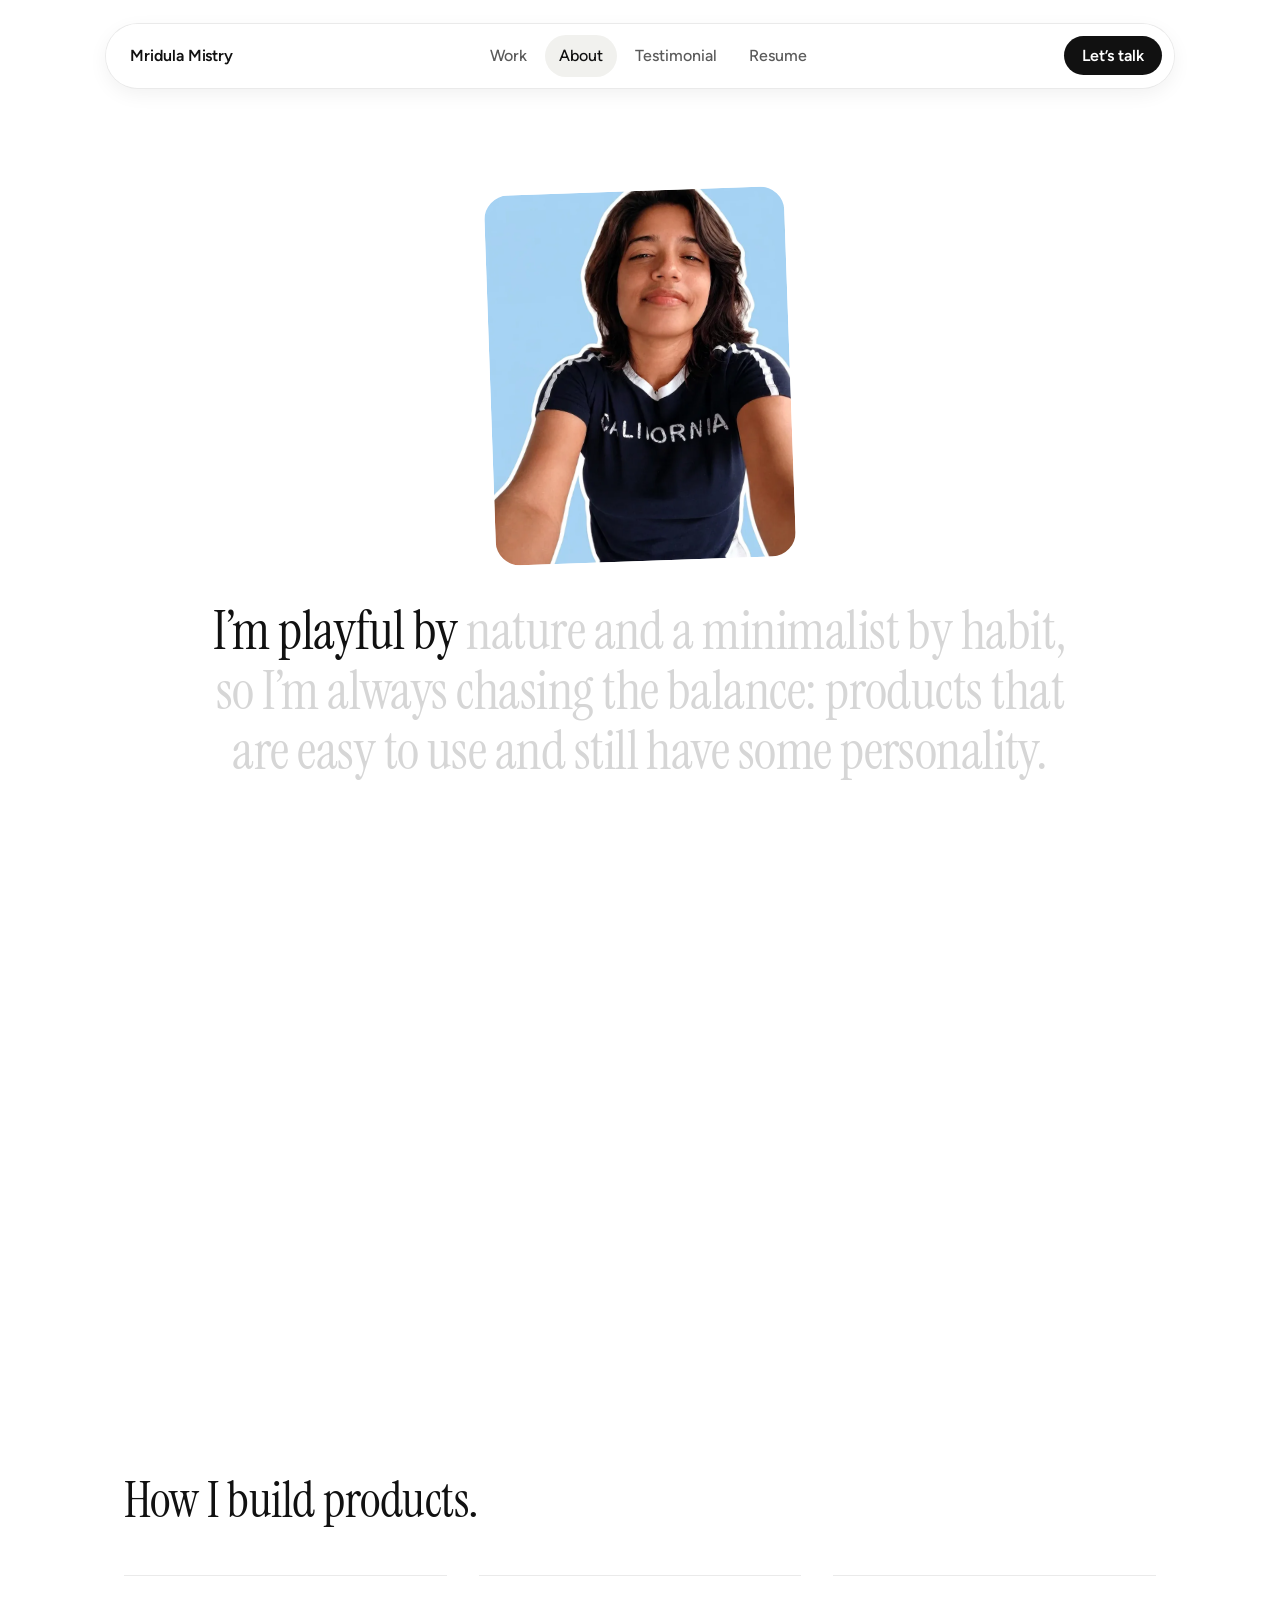
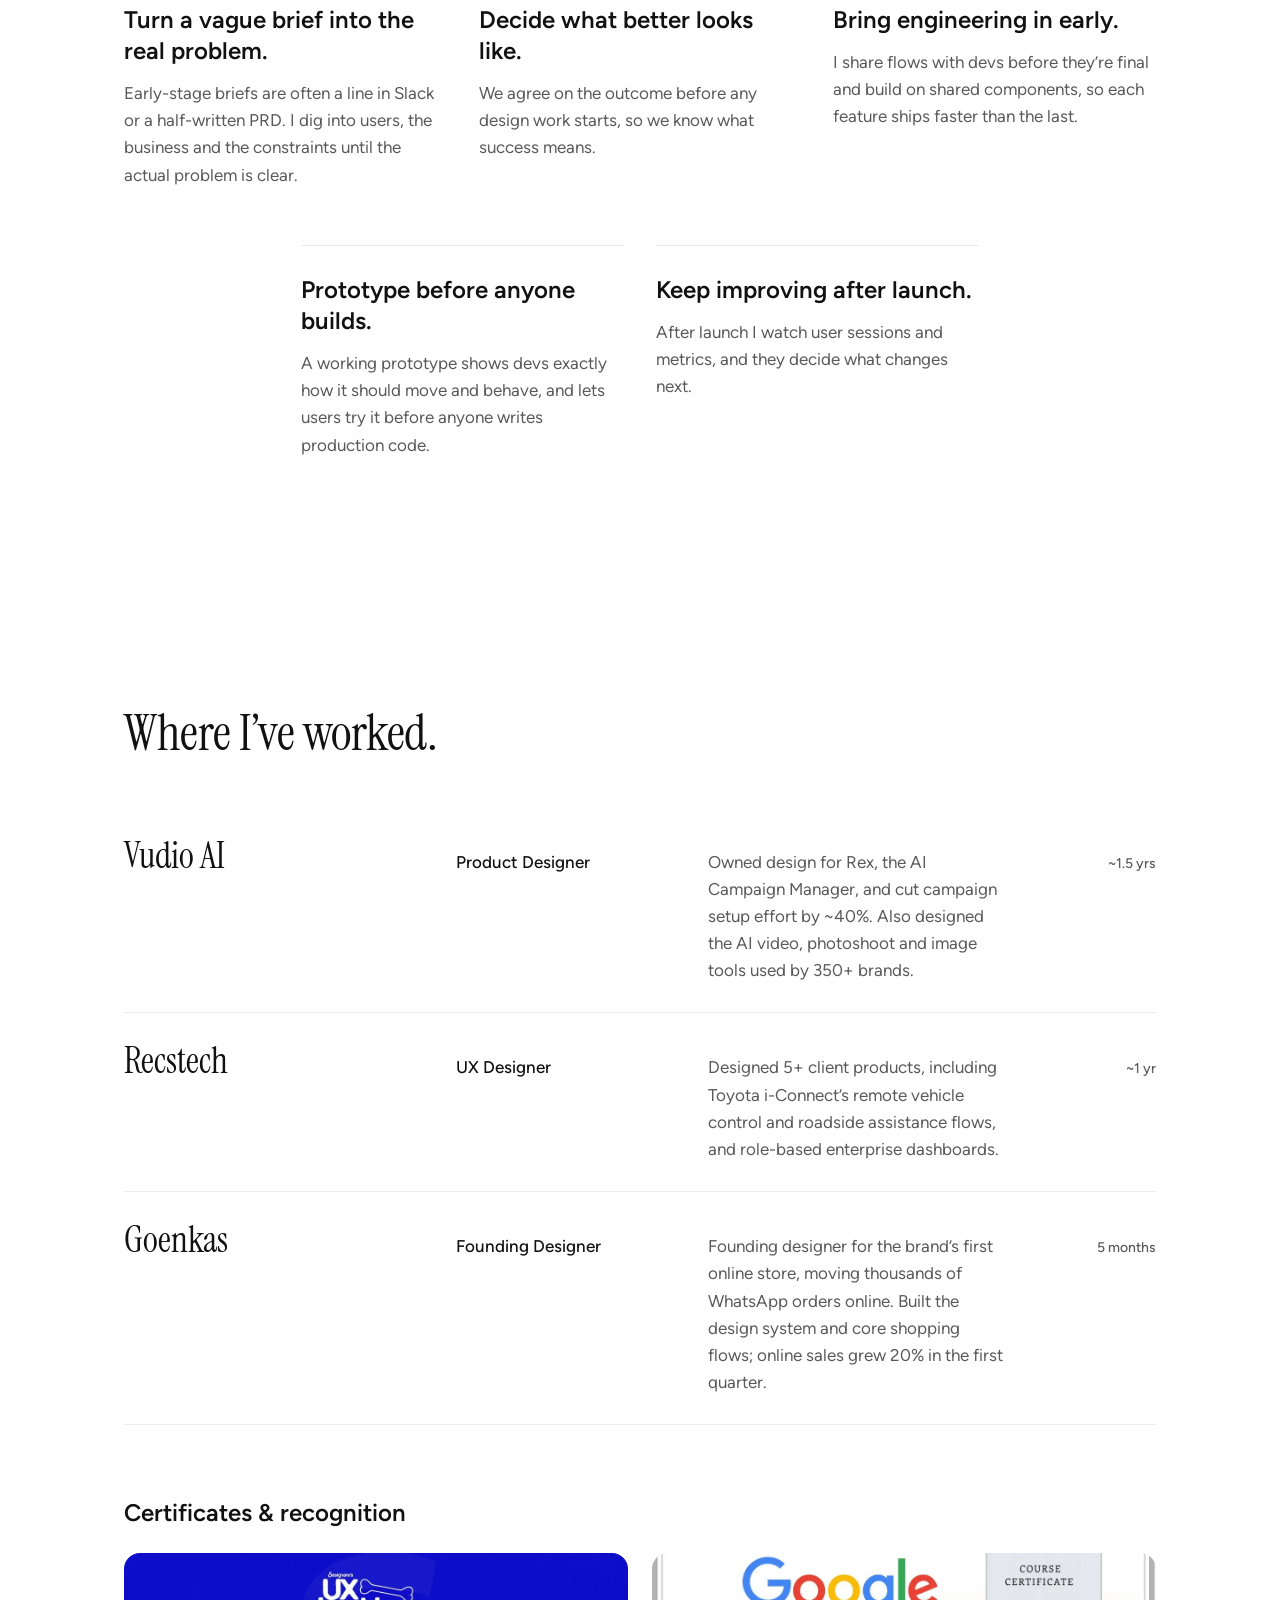
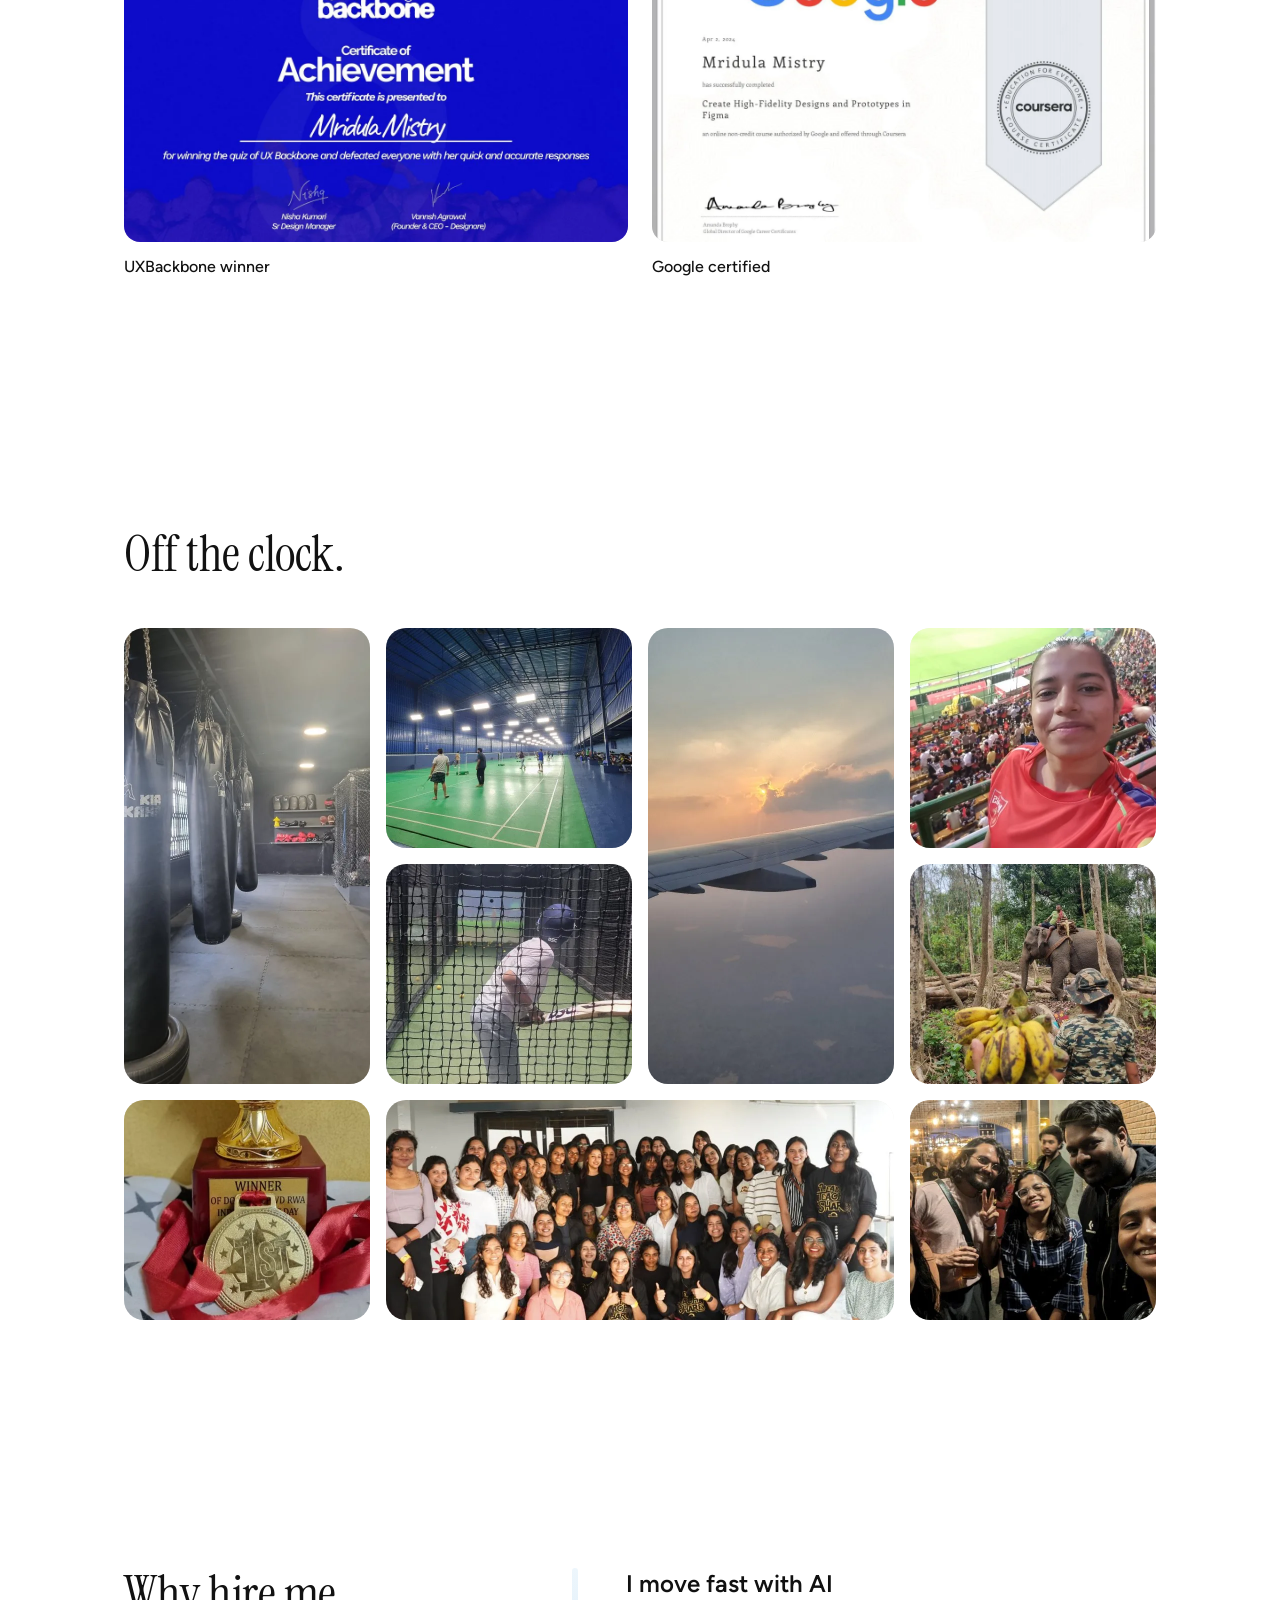
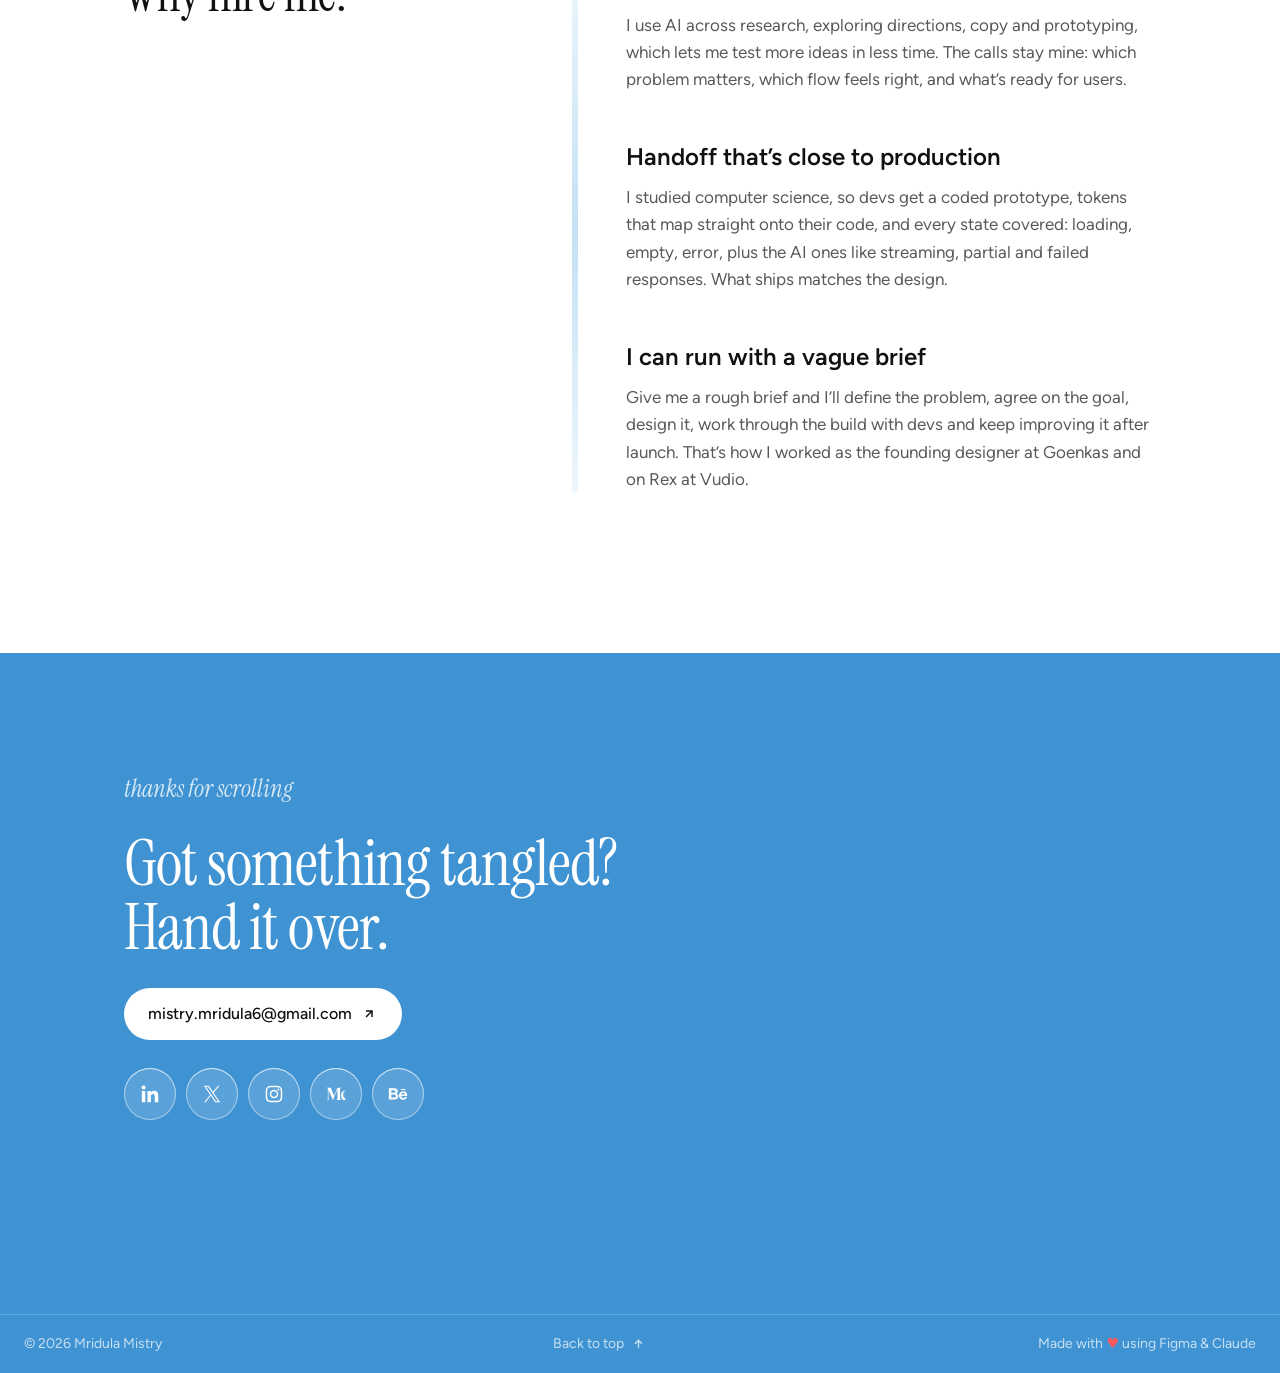
==== about.html @ 94addf29 "Portfolio v2: new home and about, restructured repo, SEO basics" ====
<!doctype html>
<html lang="en">
<head>
<meta charset="utf-8">
<meta name="viewport" content="width=device-width, initial-scale=1, viewport-fit=cover">
<title>About Mridula Mistry</title>
<meta name="description" content="Mridula Mistry is a product designer who is playful by nature and a minimalist by habit. How she builds products, where she has worked, and life off the clock.">
<meta name="author" content="Mridula Mistry">
<link rel="canonical" href="https://mridula-portfolio-five.vercel.app/about">
<meta name="theme-color" content="#FFFFFF">

<!-- Social sharing -->
<meta property="og:type" content="website">
<meta property="og:site_name" content="Mridula Mistry">
<meta property="og:title" content="About Mridula Mistry">
<meta property="og:description" content="Mridula Mistry is a product designer who is playful by nature and a minimalist by habit. How she builds products, where she has worked, and life off the clock.">
<meta property="og:url" content="https://mridula-portfolio-five.vercel.app/about">
<meta property="og:image" content="https://mridula-portfolio-five.vercel.app/images/social/og-about.png">
<meta property="og:image:width" content="1200">
<meta property="og:image:height" content="630">
<meta property="og:image:alt" content="About Mridula Mistry">
<meta name="twitter:card" content="summary_large_image">
<meta name="twitter:title" content="About Mridula Mistry">
<meta name="twitter:description" content="Mridula Mistry is a product designer who is playful by nature and a minimalist by habit. How she builds products, where she has worked, and life off the clock.">
<meta name="twitter:image" content="https://mridula-portfolio-five.vercel.app/images/social/og-about.png">

<!-- Icons -->
<link rel="icon" href="/favicon.ico" sizes="32x32">
<link rel="icon" href="/images/mm-favicon.svg" type="image/svg+xml">
<link rel="apple-touch-icon" href="/apple-touch-icon.png">
<link rel="manifest" href="/site.webmanifest">

<!-- Fonts are self-hosted in /fonts -->
<link rel="preload" href="/fonts/instrument-serif-latin-400-normal.woff2" as="font" type="font/woff2" crossorigin>
<link rel="preload" href="/fonts/figtree-latin-400-normal.woff2" as="font" type="font/woff2" crossorigin>
<link rel="stylesheet" href="/css/base.css">
<link rel="stylesheet" href="/css/about.css">
<script src="/js/main.js" defer></script>
<script src="/js/about.js" defer></script>

<!-- Analytics (add later, see README "Analytics"):
     Microsoft Clarity: paste the Clarity snippet here.
     Google Analytics 4: paste the gtag.js snippet here.
     Search Console: add <meta name="google-site-verification" content="..."> here, or verify via DNS. -->
</head>
<body>
<a class="skip-link" href="#main">Skip to content</a>
<header class="nav-shell">
<nav class="nav" aria-label="Main">
<a href="/" class="wordmark">Mridula Mistry</a>
<div class="nav-links"><a href="/#work">Work</a><a href="/about" aria-current="page">About</a><a href="/#kind">Testimonial</a><a href="https://drive.google.com/file/d/1Jns75wjYnaLUI4F77qrDoTa8SmW4ctKh/view?usp=sharing" target="_blank" rel="noopener">Resume</a></div>
<div class="nav-right"><a href="/#talk" class="nav-cta">Let’s talk</a><button class="nav-menu" type="button" aria-label="Menu" aria-expanded="false"><span></span></button></div>
</nav>
<div class="nav-sheet"><a href="/#work">Work</a><a href="/about" aria-current="page">About</a><a href="/#kind">Testimonial</a><a href="https://drive.google.com/file/d/1Jns75wjYnaLUI4F77qrDoTa8SmW4ctKh/view?usp=sharing" target="_blank" rel="noopener">Resume</a></div>
</header>
<main id="main">
<section class="about-open" aria-label="Intro">
<div class="about-open__stick">
<div class="portrait"><img fetchpriority="high" src="/images/about/portrait.webp" alt="Mridula Mistry" width="300" height="370"></div>
<p class="writeup"><span class="w">I’m </span><span class="w">playful </span><span class="w">by </span><span class="w">nature </span><span class="w">and </span><span class="w">a </span><span class="w">minimalist </span><span class="w">by </span><span class="w">habit, </span><span class="w">so </span><span class="w">I’m </span><span class="w">always </span><span class="w">chasing </span><span class="w">the </span><span class="w">balance: </span><span class="w">products </span><span class="w">that </span><span class="w">are </span><span class="w">easy </span><span class="w">to </span><span class="w">use </span><span class="w">and </span><span class="w">still </span><span class="w">have </span><span class="w">some </span><span class="w">personality. </span></p>
</div>
</section>

<section class="section wrap rv">
<h2 class="h2">How I build products.</h2>
<div class="principles"><div class="principle"><h3>Turn a vague brief into the real problem.</h3><p>Early-stage briefs are often a line in Slack or a half-written PRD. I dig into users, the business and the constraints until the actual problem is clear.</p></div><div class="principle"><h3>Decide what better looks like.</h3><p>We agree on the outcome before any design work starts, so we know what success means.</p></div><div class="principle"><h3>Bring engineering in early.</h3><p>I share flows with devs before they’re final and build on shared components, so each feature ships faster than the last.</p></div><div class="principle"><h3>Prototype before anyone builds.</h3><p>A working prototype shows devs exactly how it should move and behave, and lets users try it before anyone writes production code.</p></div><div class="principle"><h3>Keep improving after launch.</h3><p>After launch I watch user sessions and metrics, and they decide what changes next.</p></div></div>
</section>

<section class="section wrap rv">
<h2 class="h2">Where I’ve worked.</h2>
<div class="jobs"><div class="job"><span class="job__co">Vudio AI</span><span class="job__role">Product Designer</span><span class="job__line">Owned design for Rex, the AI Campaign Manager, and cut campaign setup effort by ~40%. Also designed the AI video, photoshoot and image tools used by 350+ brands.</span><span class="job__time">~1.5 yrs</span></div><div class="job"><span class="job__co">Recstech</span><span class="job__role">UX Designer</span><span class="job__line">Designed 5+ client products, including Toyota i-Connect’s remote vehicle control and roadside assistance flows, and role-based enterprise dashboards.</span><span class="job__time">~1 yr</span></div><div class="job"><span class="job__co">Goenkas</span><span class="job__role">Founding Designer</span><span class="job__line">Founding designer for the brand’s first online store, moving thousands of WhatsApp orders online. Built the design system and core shopping flows; online sales grew 20% in the first quarter.</span><span class="job__time">5 months</span></div></div>
<h3 class="certs-title">Certificates &amp; recognition</h3>
<div class="certs">
<figure class="cert"><div class="cert__img"><img decoding="async" width="1136" height="652" src="/images/about/certificates/uxbackbone.webp" alt="UXBackbone certificate of achievement" loading="lazy"></div><figcaption>UXBackbone winner</figcaption></figure>
<figure class="cert"><div class="cert__img"><img decoding="async" width="1136" height="652" src="/images/about/certificates/google-figma.webp" alt="Google certificate: Create High-Fidelity Designs and Prototypes in Figma" loading="lazy"></div><figcaption>Google certified</figcaption></figure>
</div>
</section>

<section class="section wrap rv">
<h2 class="h2">Off the clock.</h2>
<div class="gallery"><div class="tile t1"><img decoding="async" width="556" height="912" src="/images/about/life/life-1.webp" alt="" loading="lazy"></div><div class="tile t2"><img decoding="async" width="556" height="440" src="/images/about/life/life-2.webp" alt="" loading="lazy"></div><div class="tile t3"><img decoding="async" width="556" height="912" src="/images/about/life/life-3.webp" alt="" loading="lazy"></div><div class="tile t4"><img decoding="async" width="556" height="440" src="/images/about/life/life-4.webp" alt="" loading="lazy"></div><div class="tile t5"><img decoding="async" width="556" height="440" src="/images/about/life/life-5.webp" alt="" loading="lazy"></div><div class="tile t6"><img decoding="async" width="556" height="440" src="/images/about/life/life-6.webp" alt="" loading="lazy"></div><div class="tile t7"><img decoding="async" width="556" height="440" src="/images/about/life/life-7.webp" alt="" loading="lazy"></div><div class="tile t8"><img decoding="async" width="1144" height="440" src="/images/about/life/life-8.webp" alt="" loading="lazy"></div><div class="tile t9"><img decoding="async" width="556" height="440" src="/images/about/life/life-9.webp" alt="" loading="lazy"></div></div>
</section>

<section class="section section--last wrap split why rv">
<h2 class="h2">Why hire me.</h2>
<div class="sky-line"></div>
<div class="why-points"><div><h3>I move fast with AI</h3><p>I use AI across research, exploring directions, copy and prototyping, which lets me test more ideas in less time. The calls stay mine: which problem matters, which flow feels right, and what’s ready for users.</p></div><div><h3>Handoff that’s close to production</h3><p>I studied computer science, so devs get a coded prototype, tokens that map straight onto their code, and every state covered: loading, empty, error, plus the AI ones like streaming, partial and failed responses. What ships matches the design.</p></div><div><h3>I can run with a vague brief</h3><p>Give me a rough brief and I’ll define the problem, agree on the goal, design it, work through the build with devs and keep improving it after launch. That’s how I worked as the founding designer at Goenkas and on Rex at Vudio.</p></div></div>
</section>
</main>
<footer class="footer">
<svg class="footer__reveal" viewBox="0 0 1440 720" preserveAspectRatio="xMidYMid slice" aria-hidden="true"><defs><filter id="goo" filterUnits="userSpaceOnUse" x="0" y="0" width="1440" height="720"><feGaussianBlur in="SourceGraphic" stdDeviation="14" result="b"></feGaussianBlur><feColorMatrix in="b" mode="matrix" values="1 0 0 0 0  0 1 0 0 0  0 0 1 0 0  0 0 0 30 -14"></feColorMatrix></filter><mask id="foot-mask" maskUnits="userSpaceOnUse" x="0" y="0" width="1440" height="720"><rect width="1440" height="720" fill="black"></rect><g filter="url(#goo)" fill="white"><g id="foot-dots"></g></g></mask></defs><g mask="url(#foot-mask)"><image href="/images/shared/footer-boats.webp" x="0" y="0" width="1440" height="720" preserveAspectRatio="xMidYMid slice" transform="translate(1440 0) scale(-1 1)"></image></g></svg>
<div class="footer__content">
<span class="footer__hello">thanks for scrolling</span>
<h2>Got something tangled?<br>Hand it over.</h2>
<a href="mailto:mistry.mridula6@gmail.com" class="btn btn--white">mistry.mridula6@gmail.com <svg viewBox="0 0 24 24" aria-hidden="true"><path d="M17 16V7H8v2h5.59l-6.3 6.29 1.42 1.42 6.29-6.3V16z" fill="currentColor"></path></svg></a>
<div class="socials"><a href="https://www.linkedin.com/in/mridulamistry" class="gicon" aria-label="LinkedIn" target="_blank" rel="noopener"><svg viewBox="0 0 24 24" aria-hidden="true"><path d="M4.983 2.821a2.188 2.188 0 1 0 0 4.376 2.188 2.188 0 1 0 0-4.376M9.237 8.855v12.139h3.769v-6.003c0-1.584.298-3.118 2.262-3.118 1.937 0 1.961 1.811 1.961 3.218v5.904H21v-6.657c0-3.27-.704-5.783-4.526-5.783-1.835 0-3.065 1.007-3.568 1.96h-.051v-1.66zm-6.142 0H6.87v12.139H3.095z" fill="currentColor"></path></svg></a><a href="https://x.com/uxdetangled" class="gicon" aria-label="X" target="_blank" rel="noopener"><svg viewBox="0 0 24 24" aria-hidden="true"><path d="M13.68 10.62 20.24 3h-1.55L13 9.62 8.45 3H3.19l6.88 10.01L3.19 21h1.55l6.01-6.99 4.8 6.99h5.24l-7.13-10.38Zm-2.13 2.47-.7-1-5.54-7.93H7.7l4.47 6.4.7 1 5.82 8.32H16.3z" fill="currentColor"></path></svg></a><a href="https://www.instagram.com/uxdetangled/" class="gicon" aria-label="Instagram" target="_blank" rel="noopener"><svg viewBox="0 0 24 24" aria-hidden="true"><path d="M11.999 7.377a4.623 4.623 0 1 0 0 9.248 4.623 4.623 0 0 0 0-9.248m0 7.627a3.004 3.004 0 1 1 0-6.008 3.004 3.004 0 0 1 0 6.008M16.806 6.129a1.078 1.078 0 1 0 0 2.156 1.078 1.078 0 1 0 0-2.156M20.533 6.111A4.6 4.6 0 0 0 17.9 3.479a6.6 6.6 0 0 0-2.186-.42c-.963-.042-1.268-.054-3.71-.054s-2.755 0-3.71.054a6.6 6.6 0 0 0-2.184.42 4.6 4.6 0 0 0-2.633 2.632 6.6 6.6 0 0 0-.419 2.186c-.043.962-.056 1.267-.056 3.71s0 2.753.056 3.71c.015.748.156 1.486.419 2.187a4.6 4.6 0 0 0 2.634 2.632 6.6 6.6 0 0 0 2.185.45c.963.042 1.268.055 3.71.055s2.755 0 3.71-.055a6.6 6.6 0 0 0 2.186-.419 4.61 4.61 0 0 0 2.633-2.633c.263-.7.404-1.438.419-2.186.043-.962.056-1.267.056-3.71s0-2.753-.056-3.71a6.6 6.6 0 0 0-.421-2.217m-1.218 9.532a5 5 0 0 1-.311 1.688 2.99 2.99 0 0 1-1.712 1.711 5 5 0 0 1-1.67.311c-.95.044-1.218.055-3.654.055-2.438 0-2.687 0-3.655-.055a5 5 0 0 1-1.669-.311 2.99 2.99 0 0 1-1.719-1.711 5.1 5.1 0 0 1-.311-1.669c-.043-.95-.053-1.218-.053-3.654s0-2.686.053-3.655a5 5 0 0 1 .311-1.687c.305-.789.93-1.41 1.719-1.712a5 5 0 0 1 1.669-.311c.951-.043 1.218-.055 3.655-.055s2.687 0 3.654.055a5 5 0 0 1 1.67.311 3 3 0 0 1 1.712 1.712 5.1 5.1 0 0 1 .311 1.669c.043.951.054 1.218.054 3.655s0 2.698-.043 3.654z" fill="currentColor"></path></svg></a><a href="https://medium.com/@mridulamistry" class="gicon" aria-label="Medium" target="_blank" rel="noopener"><svg viewBox="0 0 24 24" aria-hidden="true"><path d="M21.65 9.04c.12 0 .24.02.35.05v-.61c-.1 0-.21-.01-.31-.01h-.02c-.55 0-1.22.13-1.7.37-.54.25-1.02.63-1.42 1.12-.64.8-1.03 1.87-1.13 3.08v.73c.06 2.74 1.54 4.93 4.17 4.93.15 0 .29 0 .43-.02v-2.22c-1.37-.4-2.35-1.92-2.25-3.71s2.25 0 2.25 0v-.52h-2.2c.08-1.84.74-3.17 1.85-3.19ZM16.42 17.22V6.73c0-.87.37-1.12 1.09-1.28h.02V5.3h-3.95l-3.66 8.61L6.26 5.3H2v.15h.02c.72.17 1.09.41 1.09 1.28v10.23c0 .87-.37 1.12-1.09 1.28H2v.15h2.88v-.15h-.02c-.72-.17-1.09-.41-1.09-1.28V7.32l4.71 11.07h.27l4.84-11.38v10.2c-.06.69-.42.9-1.08 1.05h-.02v.15h5.02v-.15h-.02c-.65-.15-1.02-.36-1.09-1.06Z" fill="currentColor"></path></svg></a><a href="https://www.behance.net/mistrymridula6" class="gicon" aria-label="Behance" target="_blank" rel="noopener"><svg viewBox="0 0 24 24" aria-hidden="true"><path d="M7.803 5.731c.589 0 1.119.051 1.605.155q.723.155 1.243.508.515.352.804.939c.187.387.28.871.28 1.443q0 .93-.421 1.551-.423.622-1.256 1.015 1.134.33 1.69 1.146c.374.549.557 1.206.557 1.976q0 .937-.358 1.613a3.1 3.1 0 0 1-.974 1.114 4.3 4.3 0 0 1-1.399.64 6.3 6.3 0 0 1-1.609.206H2V5.731zm-.351 4.972q.72 0 1.192-.345c.312-.228.463-.604.463-1.119q0-.43-.151-.707a1.1 1.1 0 0 0-.417-.428 1.7 1.7 0 0 0-.597-.215 3.6 3.6 0 0 0-.697-.061H4.71v2.875zm.151 5.239c.267 0 .521-.023.76-.077.241-.052.455-.136.637-.261.182-.12.332-.283.44-.491.109-.206.162-.475.162-.798q-.001-.95-.533-1.358c-.355-.27-.831-.404-1.414-.404H4.71v3.39h2.893zm8.565-.041q.551.538 1.584.538.74 0 1.278-.373c.354-.249.57-.515.653-.79h2.155c-.346 1.072-.871 1.838-1.589 2.299-.709.463-1.572.693-2.58.693q-1.052 0-1.9-.337a4 4 0 0 1-1.439-.958 4.4 4.4 0 0 1-.905-1.485 5.4 5.4 0 0 1-.32-1.899q.001-1 .329-1.864a4.4 4.4 0 0 1 .934-1.493q.606-.63 1.444-.994a4.6 4.6 0 0 1 1.858-.362q1.13 0 1.979.44a4 4 0 0 1 1.39 1.182q.543.74.783 1.691.24.947.171 1.983h-6.431c.001.704.238 1.371.606 1.729m2.812-4.681c-.291-.322-.783-.496-1.385-.496q-.585-.001-.974.199a2 2 0 0 0-.62.491 1.8 1.8 0 0 0-.328.628 3 3 0 0 0-.111.587h3.982c-.058-.624-.272-1.085-.564-1.409m-3.918-4.663h4.989v1.215h-4.989z" fill="currentColor"></path></svg></a></div>
</div>
<div class="footer__photo"><img decoding="async" width="1376" height="640" src="/images/shared/footer-boats.webp" alt="Boats on a beach in the Andaman Islands" loading="lazy"></div>
<div class="footer__bar"><span>© 2026 Mridula Mistry</span><a href="/" data-top>Back to top <svg viewBox="0 0 24 24" aria-hidden="true"><path d="M13 18V9.91l3.29 3.3 1.42-1.42L12 6.09l-5.71 5.7 1.42 1.42L11 9.91V18z" fill="currentColor"></path></svg></a><span>Made with <span class="heart">♥</span> using Figma &amp; Claude</span></div>
</footer>
</body>
</html>
---- css/base.css ----
/* base.css — shared by every page: fonts, tokens, reset, type, buttons,
   toggles, nav, footer. Page-specific styles live in home.css / about.css.
   css/style.css is the old site's stylesheet, kept only for the case-study pages. */

/* Fonts are self-hosted (no Google Fonts request, no third-party tracking). */
@font-face { font-family: 'Figtree'; src: url('/fonts/figtree-latin-400-normal.woff2') format('woff2'); font-weight: 400; font-style: normal; font-display: swap; }
@font-face { font-family: 'Figtree'; src: url('/fonts/figtree-latin-500-normal.woff2') format('woff2'); font-weight: 500; font-style: normal; font-display: swap; }
@font-face { font-family: 'Figtree'; src: url('/fonts/figtree-latin-600-normal.woff2') format('woff2'); font-weight: 600; font-style: normal; font-display: swap; }
@font-face { font-family: 'Instrument Serif'; src: url('/fonts/instrument-serif-latin-400-normal.woff2') format('woff2'); font-weight: 400; font-style: normal; font-display: swap; }
@font-face { font-family: 'Instrument Serif'; src: url('/fonts/instrument-serif-latin-400-italic.woff2') format('woff2'); font-weight: 400; font-style: italic; font-display: swap; }

:root { --bg: #FFFFFF; --well: #F1F1EE; --line: #EAEAEA; --ink: #111111; --ink-2: #5A5A5A; --muted: #8A8A8A; --link: #2A76B3; --deep: #1D4B71; --sky-top: #6CB0E3; --sky-bottom: #E3F1FA; --sky-line: #C4E1F5; --footer: #3F93D3; --serif: 'Instrument Serif', Georgia, serif; --sans: 'Figtree', system-ui, -apple-system, 'Segoe UI', sans-serif; --gutter: clamp(20px, 9.7vw, 140px); --section: clamp(88px, 9.7vw, 140px); --h2: clamp(36px, 3.9vw, 56px); --ease: cubic-bezier(.22, 1, .36, 1); --spring: cubic-bezier(.34, 1.5, .64, 1); }
*, *::before, *::after { box-sizing: border-box; }
html { -webkit-text-size-adjust: 100%; scroll-behavior: smooth; }
body { margin: 0; background: var(--bg); color: var(--ink); font-family: var(--sans); font-size: 17px; line-height: 1.6; -webkit-font-smoothing: antialiased; overflow-x: hidden; }
img { display: block; max-width: 100%; }
a { color: inherit; text-decoration: none; }
button { font: inherit; }
:focus-visible { outline: 2px solid var(--link); outline-offset: 3px; border-radius: 6px; }
.wrap { padding-inline: var(--gutter); }
.section { padding-block: var(--section); }
.h2 { margin: 0; font-family: var(--serif); font-weight: 400; font-size: var(--h2); line-height: 1.05; letter-spacing: -0.01em; }
.serif { font-family: var(--serif); font-weight: 400; }
.muted { color: var(--ink-2); }
.sky-line { width: 6px; border-radius: 3px; background: linear-gradient(rgba(196,225,245,.3), var(--sky-line), rgba(196,225,245,.3)); }
.rv { opacity: 0; transform: translateY(16px); transition: opacity .8s ease, transform .9s var(--ease); }
.rv.in { opacity: 1; transform: none; }
.btn { display: inline-flex; align-items: center; gap: 6px; padding: 13px 18px 13px 22px; border-radius: 999px; font-size: 16px; font-weight: 600; line-height: 1.6; transition: transform .3s var(--spring), background .25s ease; }
.btn:hover { transform: translateY(-2px); }
.btn svg { width: 18px; height: 18px; flex: none; }
.btn--ink { background: var(--ink); color: #fff; }
.btn--white { background: #fff; color: var(--ink); }
.link-arrow { display: inline-flex; align-items: center; gap: 4px; font-size: 16px; font-weight: 600; color: var(--link); }
.link-arrow svg { width: 19px; height: 19px; transition: transform .3s var(--ease); }
.link-arrow:hover svg { transform: translateX(4px); }
.toggle { position: relative; align-self: flex-start; width: max-content; display: inline-flex; padding: 4px; border-radius: 999px; background: var(--well); isolation: isolate; }
.toggle__pill { position: absolute; z-index: -1; top: 4px; bottom: 4px; left: 0; width: 0; border-radius: 999px; background: #fff; box-shadow: 0 1px 2px rgba(0,0,0,.08), 0 2px 8px rgba(17,17,17,.04); transition: transform .55s var(--ease), width .55s var(--ease); }
.toggle.no-anim .toggle__pill { transition: none; }
.toggle button { border: 0; cursor: pointer; padding: 8px 20px; border-radius: 999px; font-size: 16px; font-weight: 600; background: transparent; color: var(--ink-2); transition: color .45s var(--ease); }
.toggle button[aria-pressed="true"] { color: var(--ink); }
.nav-shell { position: fixed; top: 24px; left: 0; right: 0; z-index: 50; padding-inline: clamp(12px, 8.3vw, 120px); pointer-events: none; }
.nav { pointer-events: auto; max-width: 1200px; margin: 0 auto; height: 64px; display: flex; align-items: center; justify-content: space-between; padding: 0 12px 0 24px; border-radius: 999px; background: rgba(255,255,255,.28); box-shadow: inset 0 0 0 1px rgba(255,255,255,.55), inset 0 1px 0 rgba(255,255,255,.6), 0 8px 24px rgba(23,61,89,.10); -webkit-backdrop-filter: blur(24px); backdrop-filter: blur(24px); transition: background .35s ease, box-shadow .35s ease; }
.nav.solid { background: rgba(255,255,255,.82); box-shadow: 0 0 0 1px var(--line), 0 6px 20px rgba(17,17,17,.06); }
.wordmark { font-size: 16px; font-weight: 600; letter-spacing: -.005em; }
.nav-links { display: flex; gap: 4px; }
.nav-links a { padding: 8px 14px; border-radius: 999px; font-size: 16px; font-weight: 500; color: var(--ink-2); transition: background .25s ease, color .25s ease; }
.nav-links a:hover { background: rgba(255,255,255,.6); color: var(--ink); }
.nav.solid .nav-links a:hover, .nav-links a[aria-current="page"] { background: var(--well); color: var(--ink); }
.nav-cta { padding: 10px 18px; border-radius: 999px; background: var(--ink); color: #fff; font-size: 16px; font-weight: 600; transition: transform .3s var(--spring); }
.nav-cta:hover { transform: translateY(-2px); }
.nav-menu { display: none; width: 40px; height: 40px; border: 0; border-radius: 50%; background: transparent; cursor: pointer; align-items: center; justify-content: center; }
.nav-menu span { position: relative; width: 18px; height: 2px; background: var(--ink); border-radius: 2px; transition: background .2s; }
.nav-menu span::before, .nav-menu span::after { content: ""; position: absolute; left: 0; width: 18px; height: 2px; background: var(--ink); border-radius: 2px; transition: transform .3s var(--ease); }
.nav-menu span::before { top: -6px; }
.nav-menu span::after { top: 6px; }
.nav-open .nav-menu span { background: transparent; }
.nav-open .nav-menu span::before { transform: translateY(6px) rotate(45deg); }
.nav-open .nav-menu span::after { transform: translateY(-6px) rotate(-45deg); }
.nav-sheet { display: none; }
.split { display: grid; grid-template-columns: minmax(0, 460px) 6px minmax(0, 1fr); column-gap: 48px; }
.split > .sky-line { align-self: stretch; }
.footer { position: relative; height: 720px; overflow: hidden; background: var(--footer); color: #fff; }
.footer__reveal { position: absolute; inset: 0; width: 100%; height: 100%; pointer-events: none; }
.footer__content { position: absolute; left: var(--gutter); top: 120px; display: flex; flex-direction: column; gap: 28px; max-width: 560px; }
.footer__hello { font-family: var(--serif); font-style: italic; font-size: 24px; line-height: 1.3; color: rgba(255,255,255,.8); }
.footer h2 { margin: 0; font-family: var(--serif); font-weight: 400; font-size: clamp(48px, 5vw, 72px); line-height: 1; letter-spacing: -.015em; }
.footer .btn { align-self: flex-start; gap: 8px; padding: 13px 24px; font-weight: 500; }
.socials { display: flex; gap: 10px; flex-wrap: wrap; }
.gicon { width: 52px; height: 52px; border-radius: 50%; display: flex; align-items: center; justify-content: center; background: rgba(255,255,255,.14); box-shadow: inset 0 0 0 1px rgba(255,255,255,.45), inset 0 1px 0 rgba(255,255,255,.5); -webkit-backdrop-filter: blur(20px); backdrop-filter: blur(20px); transition: background .3s ease, transform .3s var(--spring); }
.gicon:hover { background: rgba(255,255,255,.28); transform: translateY(-3px); }
.gicon svg { width: 22px; height: 22px; }
.footer__bar { position: absolute; left: 0; right: 0; bottom: 0; display: flex; justify-content: space-between; align-items: center; gap: 16px; padding: 18px 24px; border-top: 1px solid rgba(255,255,255,.18); font-size: 14px; color: rgba(255,255,255,.7); }
.footer__bar a { display: inline-flex; align-items: center; gap: 6px; transition: color .25s ease; }
.footer__bar a:hover { color: #fff; }
.footer__bar a svg { width: 17px; height: 17px; transition: transform .3s var(--ease); }
.footer__bar a:hover svg { transform: translateY(-3px); }
.footer__bar .heart { color: #FF5A5F; }
.footer__photo { display: none; }
@media (max-width: 900px) {
  .split { grid-template-columns: 1fr; row-gap: 32px; }
  .split > .sky-line { width: 100%; height: 6px; background: linear-gradient(90deg, rgba(196,225,245,.3), var(--sky-line), rgba(196,225,245,.3)); }
  .footer { height: auto; padding: 96px 0 0; }
  .footer__content { position: relative; left: auto; top: auto; padding: 0 var(--gutter); }
  .footer__reveal { display: none; }
  .footer__photo { display: block; margin: 48px var(--gutter) 40px; aspect-ratio: 16 / 9; border-radius: 24px; overflow: hidden; }
  .footer__photo img { width: 100%; height: 100%; object-fit: cover; transform: scaleX(-1); }
  .footer__bar { position: relative; }
}
@media (max-width: 760px) {
  body { font-size: 16px; }
  .nav-shell { top: 12px; }
  .nav { height: 56px; padding: 0 8px 0 20px; }
  .nav-links { display: none; }
  .nav-cta { padding: 8px 14px; font-size: 15px; }
  .nav-right { display: flex; align-items: center; gap: 4px; }
  .nav-menu { display: inline-flex; }
  .nav-sheet { display: block; pointer-events: auto; max-width: 1200px; margin: 8px auto 0; padding: 8px; border-radius: 24px; background: rgba(255,255,255,.92); box-shadow: 0 0 0 1px var(--line), 0 12px 32px rgba(17,17,17,.10); -webkit-backdrop-filter: blur(20px); backdrop-filter: blur(20px); opacity: 0; transform: translateY(-8px); visibility: hidden; transition: opacity .25s ease, transform .35s var(--ease), visibility 0s .35s; }
  .nav-open .nav-sheet { opacity: 1; transform: none; visibility: visible; transition: opacity .25s ease, transform .35s var(--ease); }
  .nav-sheet a { display: block; padding: 14px 16px; border-radius: 16px; font-size: 18px; font-weight: 500; }
  .nav-sheet a:active, .nav-sheet a[aria-current="page"] { background: var(--well); }
  .toggle button { padding: 8px 14px; font-size: 15px; }
  .footer { padding-top: 72px; }
  .footer__content { gap: 22px; }
  .footer__hello { font-size: 20px; }
  .footer .btn { font-size: 15px; padding: 12px 18px; }
  .footer__bar { flex-direction: column; align-items: flex-start; gap: 8px; padding: 20px var(--gutter) 28px; }
}
@media (prefers-reduced-motion: reduce) {
  *, *::before, *::after { animation-duration: .01ms !important; animation-iteration-count: 1 !important; transition-duration: .01ms !important; scroll-behavior: auto !important; }
  .rv { opacity: 1; transform: none; }
}

/* Layout helpers */
.stack { display: flex; flex-direction: column; gap: 24px; align-items: flex-start; }
.section--last { padding-bottom: clamp(100px, 12.5vw, 180px); }

/* Accessibility: visible only on keyboard focus */
.skip-link { position: fixed; top: 12px; left: 12px; z-index: 1000; padding: 10px 16px; border-radius: 999px; background: var(--ink); color: #fff; font-size: 14px; font-weight: 500; transform: translateY(-160%); transition: transform .2s ease; }
.skip-link:focus-visible { transform: none; outline: 2px solid var(--sky-top); outline-offset: 2px; }
---- css/about.css ----
/* about.css — About page: opening, how I build, where I’ve worked, off the clock, why hire me. Load after base.css. */

.about-open { position: relative; height: 150vh; }
.about-open__stick { position: sticky; top: 0; min-height: 100vh; min-height: 100svh; display: flex; flex-direction: column; align-items: center; justify-content: center; gap: 40px; padding: 120px var(--gutter) 48px; text-align: center; }
.portrait { width: 300px; height: 370px; border-radius: 24px; overflow: hidden; background: var(--well); transform: rotate(-2deg); transition: transform .6s var(--spring); }
.portrait:hover { transform: rotate(0deg) scale(1.02); }
.portrait img { width: 100%; height: 100%; object-fit: cover; }
.writeup { margin: 0; max-width: 1100px; font-family: var(--serif); font-size: clamp(34px, 4.2vw, 60px); line-height: 1.12; text-wrap: balance; letter-spacing: -.01em; }
.writeup .w { color: #D6D6D6; transition: color .35s ease; }
.writeup .w.on { color: var(--ink); }
.principles { display: grid; grid-template-columns: repeat(6, minmax(0, 1fr)); column-gap: 32px; row-gap: 56px; margin-top: 48px; }
.principle { display: flex; flex-direction: column; gap: 14px; padding-top: 28px; border-top: 1px solid var(--line); transition: border-color .3s ease; }
.principle:hover { border-top-color: var(--link); }
.principle h3 { margin: 0; font-size: 24px; font-weight: 600; line-height: 1.3; }
.principle p { margin: 0; color: var(--ink-2); }
.principle:nth-child(1) { grid-column: 1 / span 2; }
.principle:nth-child(2) { grid-column: 3 / span 2; }
.principle:nth-child(3) { grid-column: 5 / span 2; }
.principle:nth-child(4) { grid-column: 2 / span 2; }
.principle:nth-child(5) { grid-column: 4 / span 2; }
.jobs { margin-top: 48px; }
.job { display: grid; grid-template-columns: 300px 220px minmax(0, 1fr) 120px; column-gap: 32px; align-items: baseline; padding: 28px 0; border-bottom: 1px solid var(--line); transition: background .3s ease; }
.job:hover { background: #FAFAF8; }
.job__co { font-family: var(--serif); font-size: 36px; line-height: 1.1; }
.job__role { font-weight: 500; }
.job__line { color: var(--ink-2); }
.job__time { font-size: 14px; font-weight: 500; color: var(--ink-2); text-align: right; }
.certs-title { margin: 72px 0 24px; font-size: 24px; font-weight: 600; line-height: 1.3; }
.certs { display: grid; grid-template-columns: repeat(2, minmax(0, 1fr)); gap: 24px; }
.cert { margin: 0; display: flex; flex-direction: column; gap: 12px; }
.cert__img { aspect-ratio: 568 / 326; border-radius: 16px; overflow: hidden; background: var(--well); box-shadow: inset 0 0 0 1px var(--line); }
.cert__img img { width: 100%; height: 100%; object-fit: cover; transition: transform .6s var(--ease); }
.cert:hover .cert__img img { transform: scale(1.02); }
.cert figcaption { font-size: 16px; font-weight: 500; }
.gallery { display: grid; grid-template-columns: repeat(4, minmax(0, 1fr)); grid-template-rows: repeat(3, 220px); gap: 16px; margin-top: 48px; }
.tile { position: relative; overflow: hidden; border-radius: 20px; background: var(--well); }
.tile img { position: absolute; inset: 0; width: 100%; height: 100%; object-fit: cover; transition: transform .7s var(--ease); }
.tile:hover img { transform: scale(1.04); }
.t1 { grid-column: 1; grid-row: 1 / span 2; }
.t2 { grid-column: 2; grid-row: 1; }
.t3 { grid-column: 3; grid-row: 1 / span 2; }
.t4 { grid-column: 4; grid-row: 1; }
.t5 { grid-column: 2; grid-row: 2; }
.t6 { grid-column: 4; grid-row: 2; }
.t7 { grid-column: 1; grid-row: 3; }
.t8 { grid-column: 2 / span 2; grid-row: 3; }
.t9 { grid-column: 4; grid-row: 3; }
.why { grid-template-columns: minmax(0, 400px) 6px minmax(0, 1fr); }
.why-points { display: flex; flex-direction: column; gap: 48px; }
.why-points h3 { margin: 0 0 12px; font-size: 24px; font-weight: 600; line-height: 1.3; }
.why-points p { margin: 0; color: var(--ink-2); }
@media (max-width: 1100px) {
  .job { grid-template-columns: 200px minmax(0, 1fr) 90px; row-gap: 6px; }
  .job__role { grid-column: 1; grid-row: 2; }
  .job__line { grid-column: 2; grid-row: 1 / span 2; }
  .job__time { grid-column: 3; grid-row: 1; }
  .gallery { grid-template-rows: repeat(3, 180px); }
}
@media (max-width: 900px) {
  .why { grid-template-columns: 1fr; row-gap: 32px; }
  .principles { grid-template-columns: repeat(2, minmax(0, 1fr)); row-gap: 40px; }
  .principle:nth-child(n) { grid-column: auto; }
}
@media (max-width: 760px) {
  .about-open { height: 140vh; }
  .about-open__stick { gap: 28px; padding-top: 96px; }
  .portrait { width: 200px; height: 247px; border-radius: 20px; }
  .principles { grid-template-columns: 1fr; }
  .principle h3, .why-points h3 { font-size: 21px; }
  .job { grid-template-columns: 1fr auto; row-gap: 4px; padding: 24px 0; }
  .job__co { grid-column: 1; grid-row: 1; font-size: 30px; }
  .job__time { grid-column: 2; grid-row: 1; align-self: center; }
  .job__role { grid-column: 1 / -1; grid-row: 2; }
  .job__line { grid-column: 1 / -1; grid-row: 3; margin-top: 6px; }
  .certs-title { margin-top: 56px; font-size: 21px; }
  .certs { grid-template-columns: 1fr; }
  .gallery { grid-template-columns: repeat(2, minmax(0, 1fr)); grid-template-rows: none; grid-auto-rows: 160px; grid-auto-flow: dense; gap: 10px; }
  .gallery .tile { grid-column: auto; grid-row: auto; border-radius: 14px; }
  .gallery .t1, .gallery .t3 { grid-row: span 2; }
  .gallery .t8 { grid-column: span 2; }
}
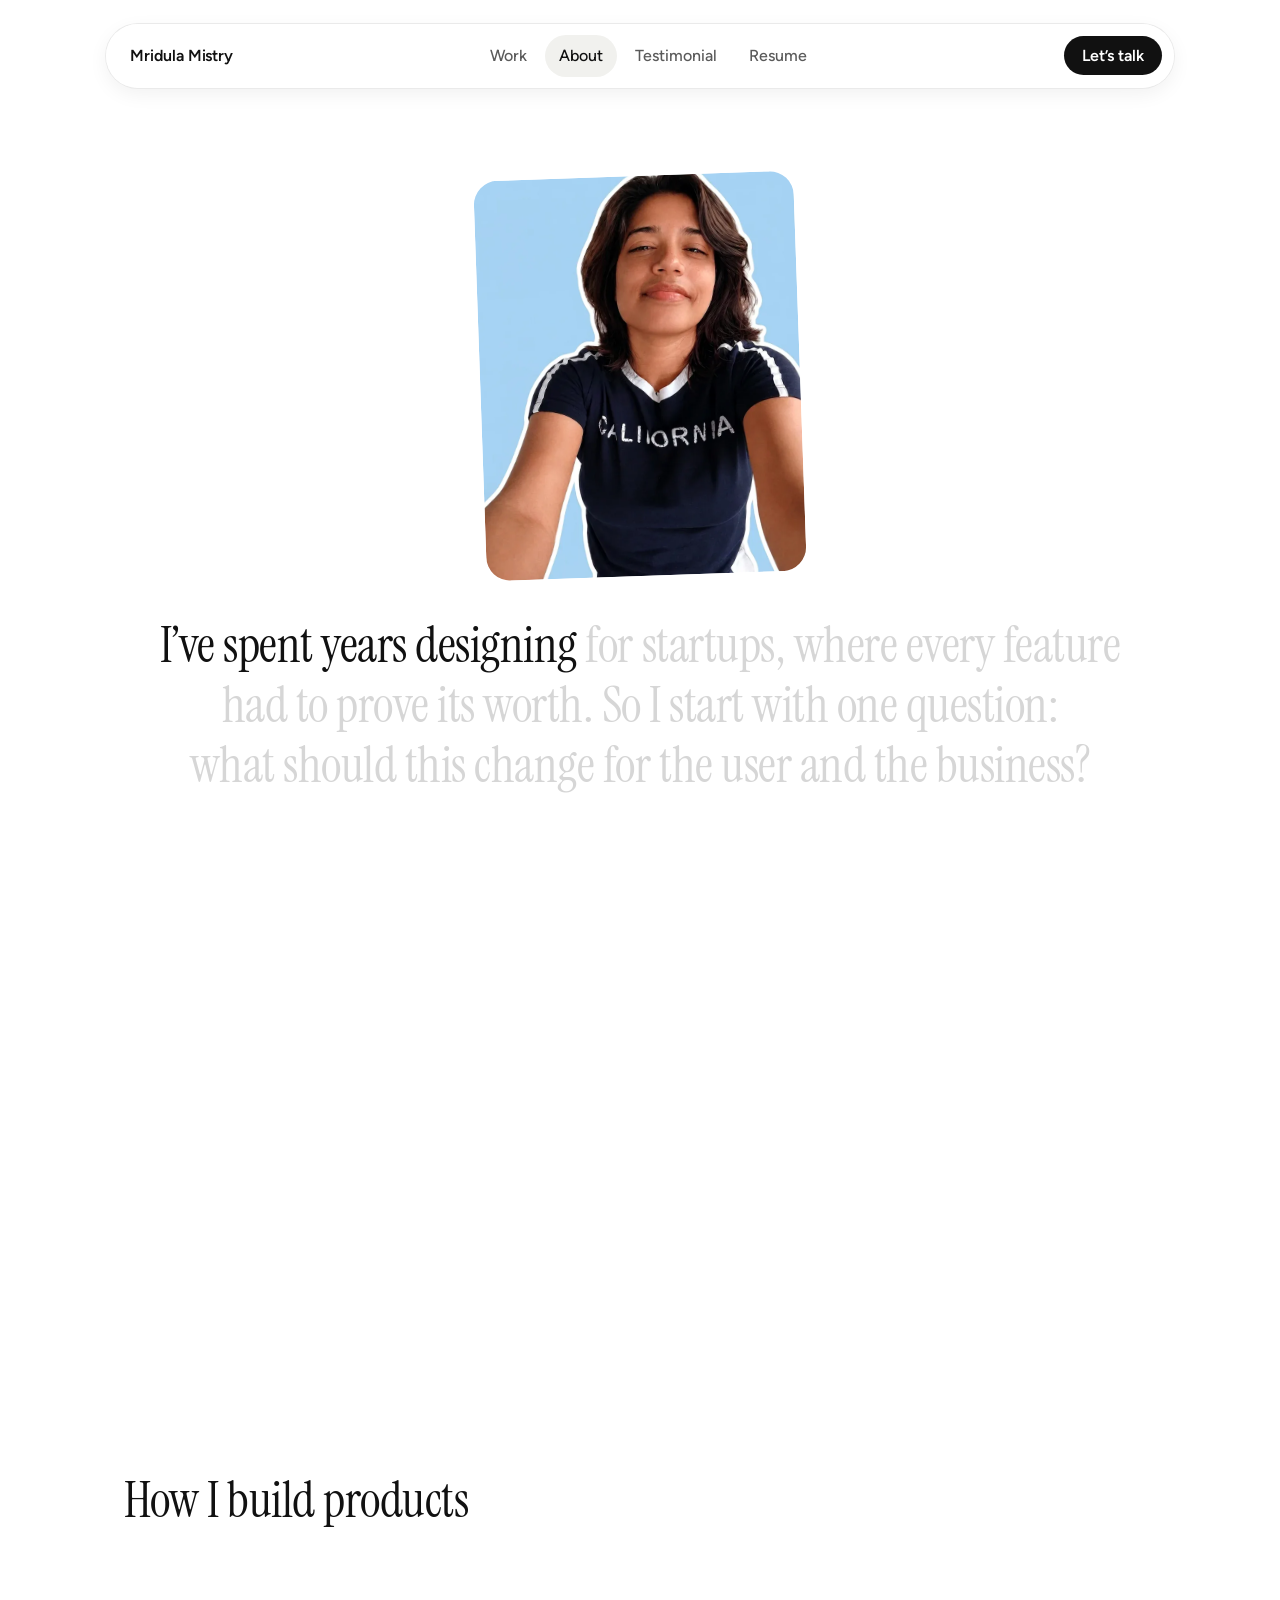
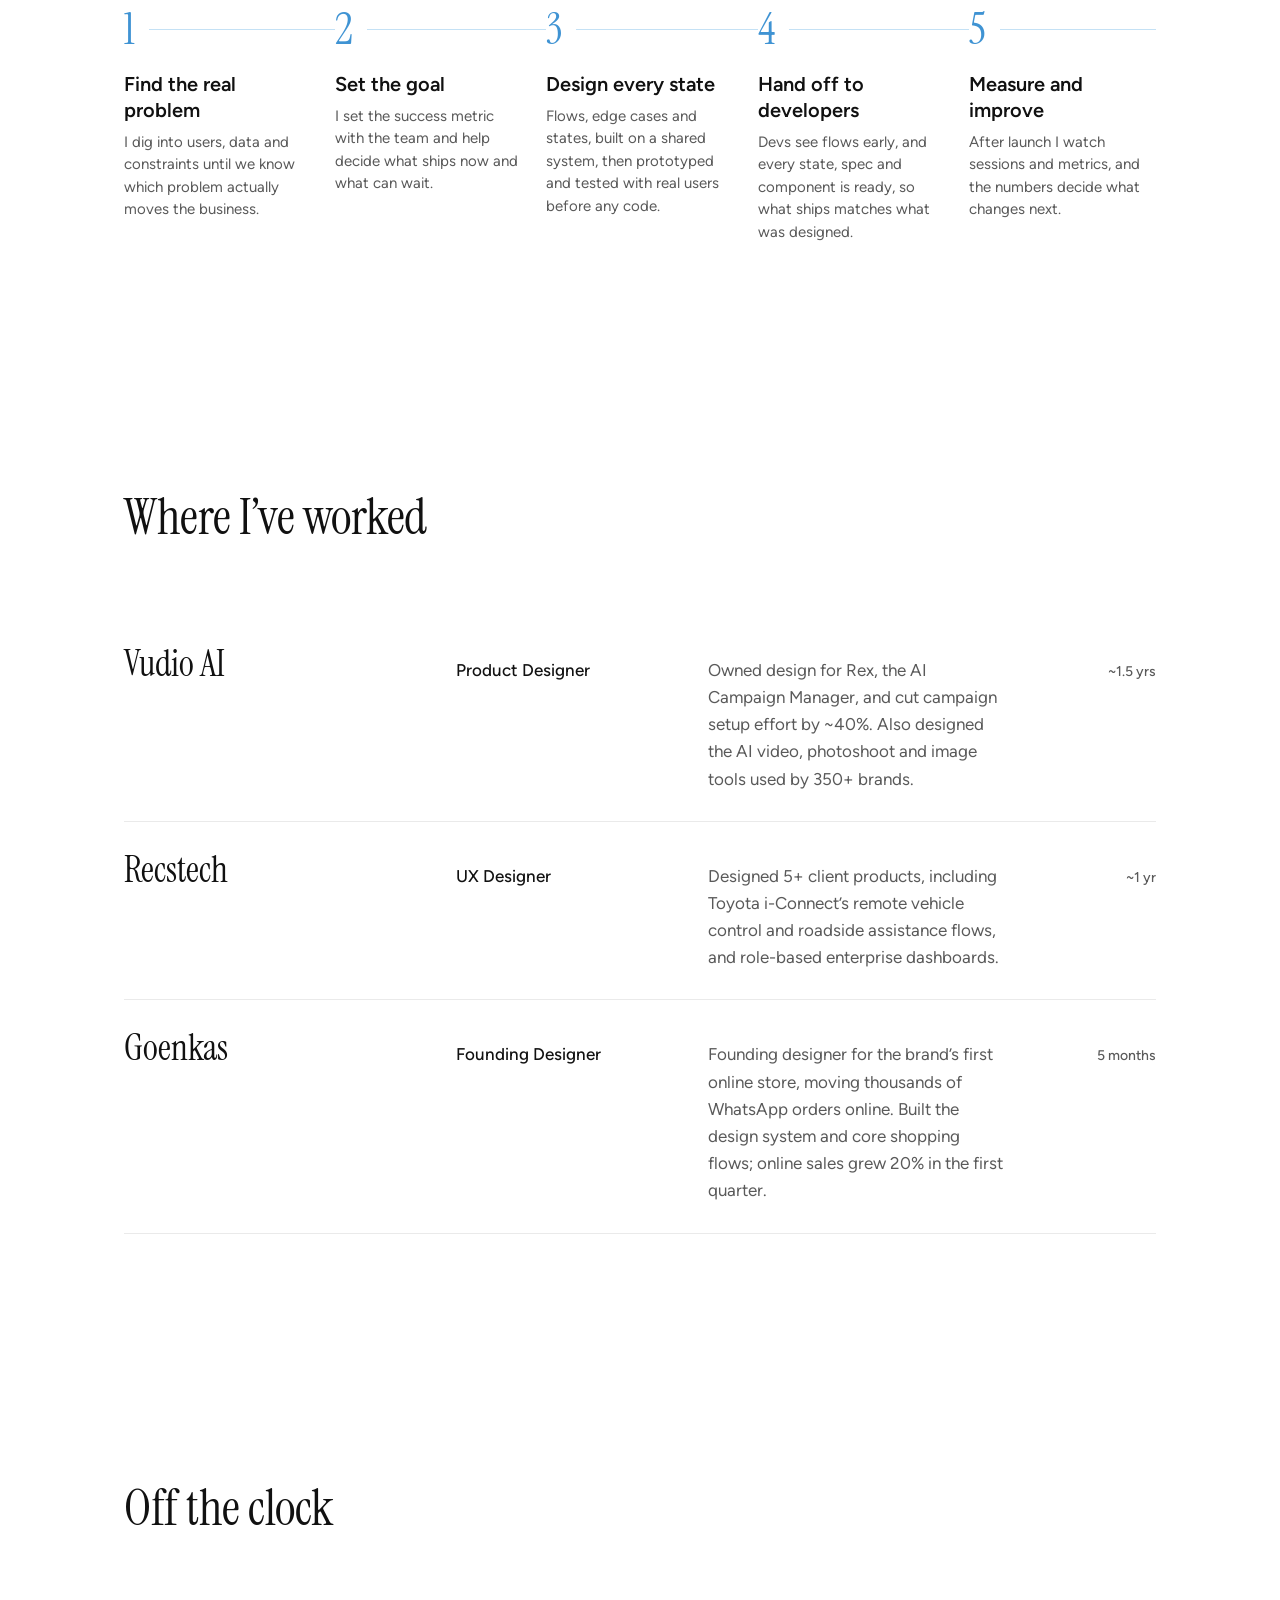
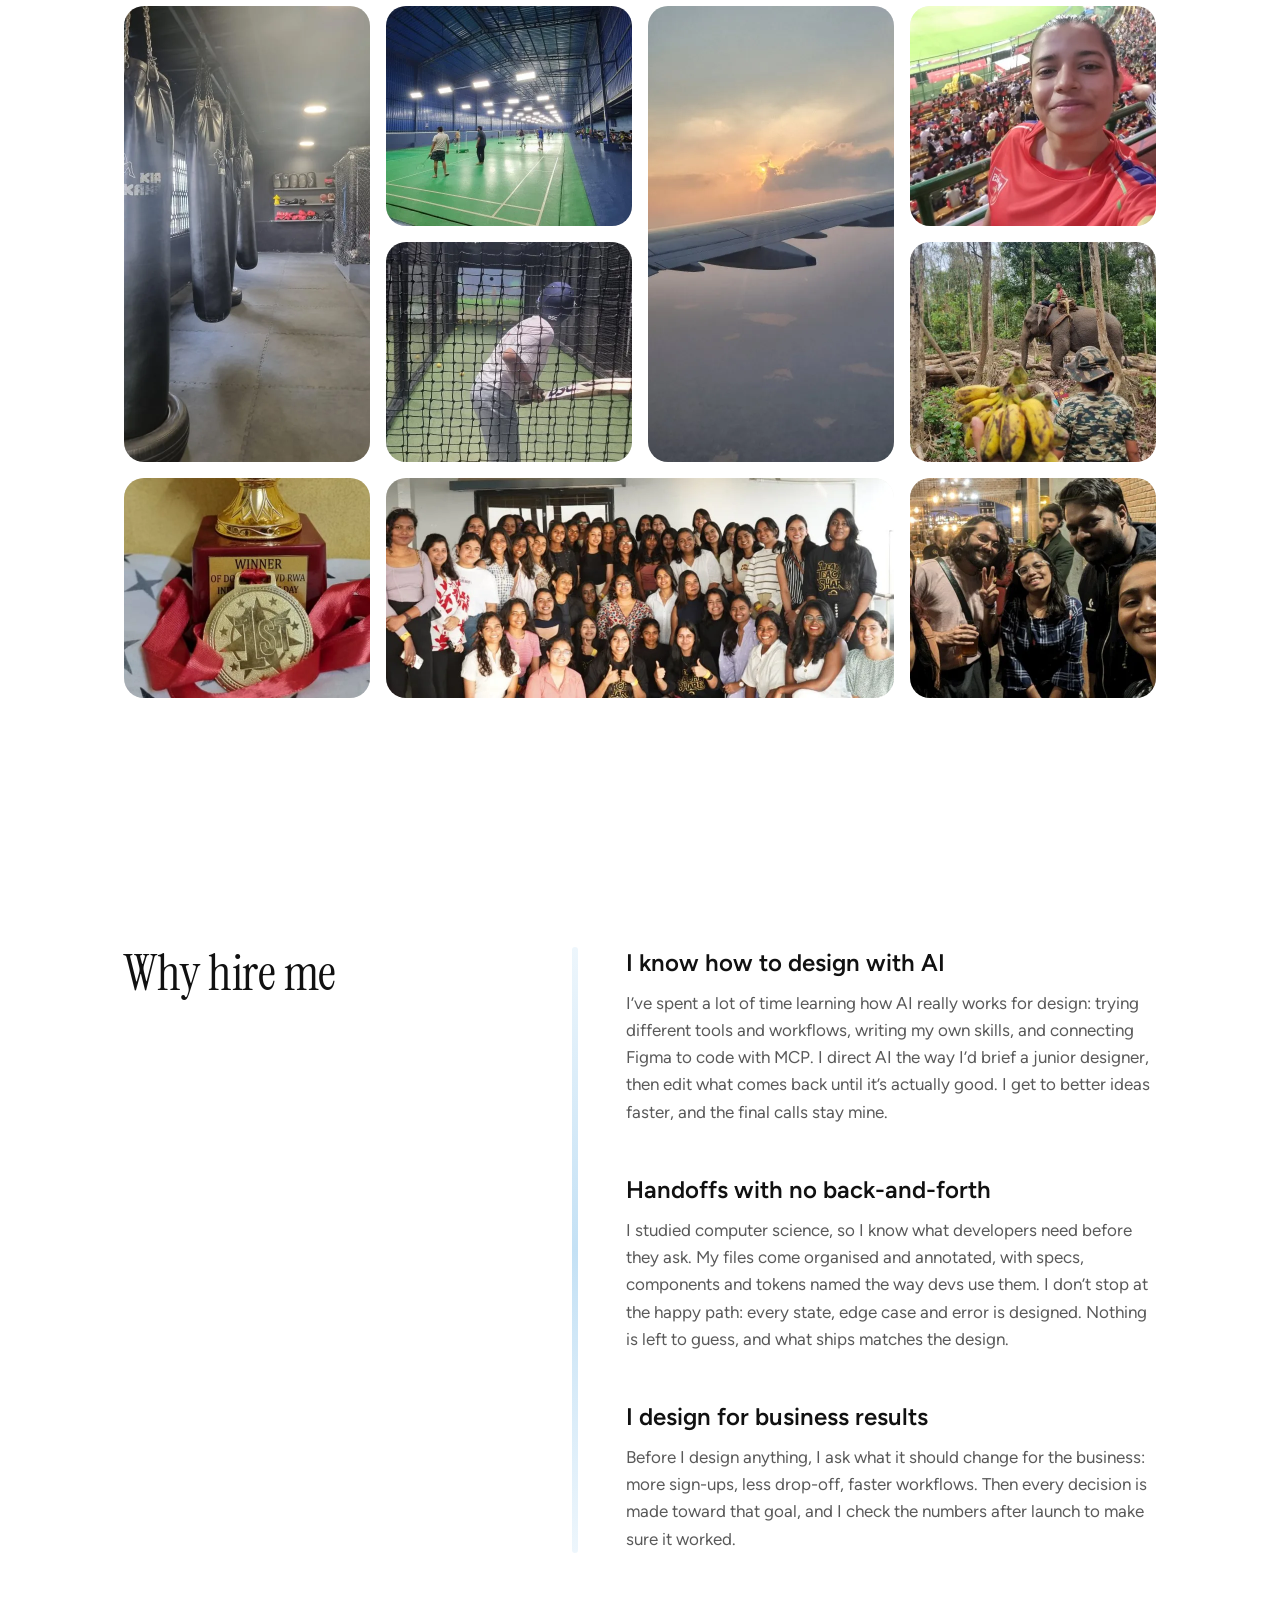
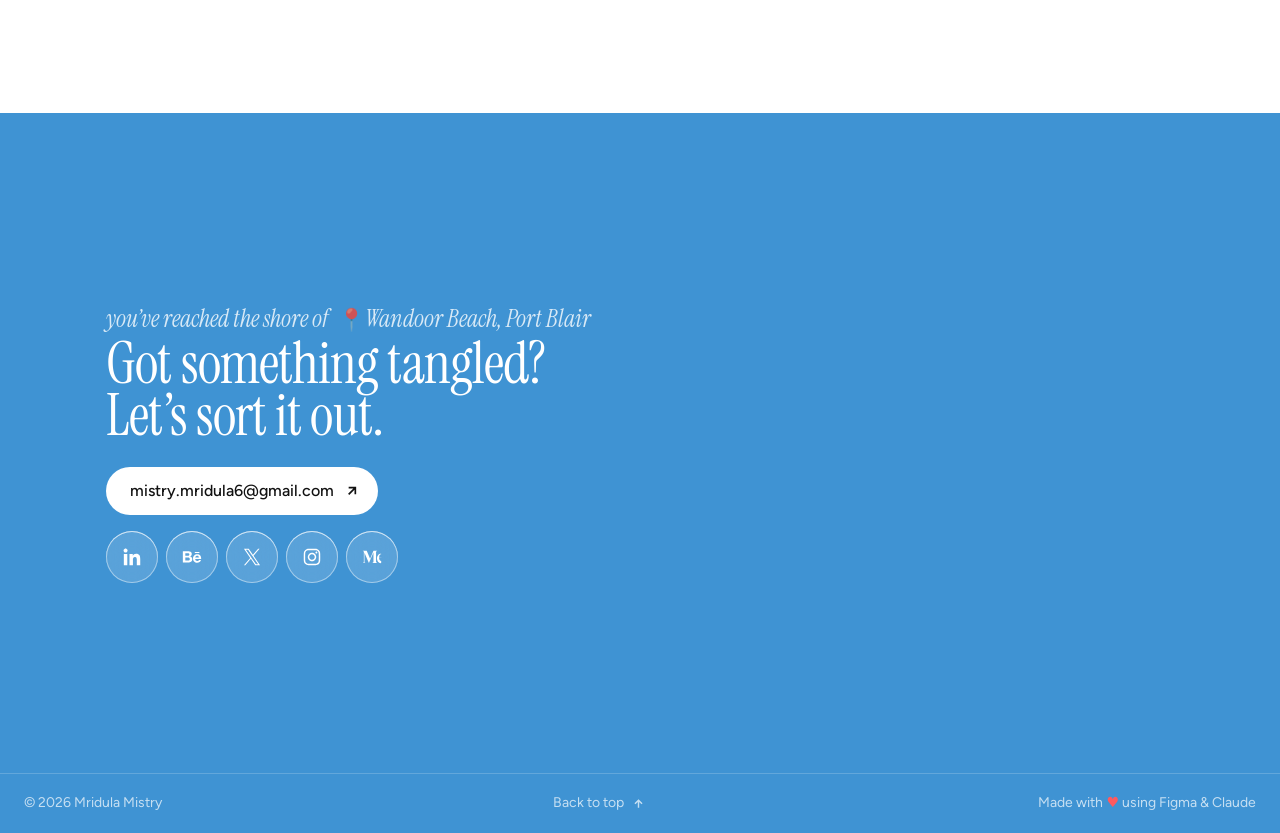
==== commit 7e1957ea: "Footer from Figma, About page redesign, new hero line" ====
--- a/about.html
+++ b/about.html
@@ -56,46 +56,45 @@
 <main id="main">
 <section class="about-open" aria-label="Intro">
 <div class="about-open__stick">
-<div class="portrait"><img fetchpriority="high" src="/images/about/portrait.webp" alt="Mridula Mistry" width="300" height="370"></div>
-<p class="writeup"><span class="w">I’m </span><span class="w">playful </span><span class="w">by </span><span class="w">nature </span><span class="w">and </span><span class="w">a </span><span class="w">minimalist </span><span class="w">by </span><span class="w">habit, </span><span class="w">so </span><span class="w">I’m </span><span class="w">always </span><span class="w">chasing </span><span class="w">the </span><span class="w">balance: </span><span class="w">products </span><span class="w">that </span><span class="w">are </span><span class="w">easy </span><span class="w">to </span><span class="w">use </span><span class="w">and </span><span class="w">still </span><span class="w">have </span><span class="w">some </span><span class="w">personality. </span></p>
+<div class="portrait"><img fetchpriority="high" src="/images/about/portrait.webp" alt="Mridula Mistry" width="320" height="400"></div>
+<p class="writeup"><span class="w">I’ve </span><span class="w">spent </span><span class="w">years </span><span class="w">designing </span><span class="w">for </span><span class="w">startups, </span><span class="w">where </span><span class="w">every </span><span class="w">feature </span><span class="w">had </span><span class="w">to </span><span class="w">prove </span><span class="w">its </span><span class="w">worth. </span><span class="w">So </span><span class="w">I </span><span class="w">start </span><span class="w">with </span><span class="w">one </span><span class="w">question: </span><span class="w">what </span><span class="w">should </span><span class="w">this </span><span class="w">change </span><span class="w">for </span><span class="w">the </span><span class="w">user </span><span class="w">and </span><span class="w">the </span><span class="w">business?</span></p>
 </div>
 </section>
 
 <section class="section wrap rv">
-<h2 class="h2">How I build products.</h2>
-<div class="principles"><div class="principle"><h3>Turn a vague brief into the real problem.</h3><p>Early-stage briefs are often a line in Slack or a half-written PRD. I dig into users, the business and the constraints until the actual problem is clear.</p></div><div class="principle"><h3>Decide what better looks like.</h3><p>We agree on the outcome before any design work starts, so we know what success means.</p></div><div class="principle"><h3>Bring engineering in early.</h3><p>I share flows with devs before they’re final and build on shared components, so each feature ships faster than the last.</p></div><div class="principle"><h3>Prototype before anyone builds.</h3><p>A working prototype shows devs exactly how it should move and behave, and lets users try it before anyone writes production code.</p></div><div class="principle"><h3>Keep improving after launch.</h3><p>After launch I watch user sessions and metrics, and they decide what changes next.</p></div></div>
+<h2 class="h2">How I build products</h2>
+<ol class="steps"><li class="step"><span class="step__n" aria-hidden="true">1</span><h3>Find the real problem</h3><p>I dig into users, data and constraints until we know which problem actually moves the business.</p></li><li class="step"><span class="step__n" aria-hidden="true">2</span><h3>Set the goal</h3><p>I set the success metric with the team and help decide what ships now and what can wait.</p></li><li class="step"><span class="step__n" aria-hidden="true">3</span><h3>Design every state</h3><p>Flows, edge cases and states, built on a shared system, then prototyped and tested with real users before any code.</p></li><li class="step"><span class="step__n" aria-hidden="true">4</span><h3>Hand off to developers</h3><p>Devs see flows early, and every state, spec and component is ready, so what ships matches what was designed.</p></li><li class="step"><span class="step__n" aria-hidden="true">5</span><h3>Measure and improve</h3><p>After launch I watch sessions and metrics, and the numbers decide what changes next.</p></li></ol>
 </section>
 
 <section class="section wrap rv">
-<h2 class="h2">Where I’ve worked.</h2>
+<h2 class="h2">Where I’ve worked</h2>
 <div class="jobs"><div class="job"><span class="job__co">Vudio AI</span><span class="job__role">Product Designer</span><span class="job__line">Owned design for Rex, the AI Campaign Manager, and cut campaign setup effort by ~40%. Also designed the AI video, photoshoot and image tools used by 350+ brands.</span><span class="job__time">~1.5 yrs</span></div><div class="job"><span class="job__co">Recstech</span><span class="job__role">UX Designer</span><span class="job__line">Designed 5+ client products, including Toyota i-Connect’s remote vehicle control and roadside assistance flows, and role-based enterprise dashboards.</span><span class="job__time">~1 yr</span></div><div class="job"><span class="job__co">Goenkas</span><span class="job__role">Founding Designer</span><span class="job__line">Founding designer for the brand’s first online store, moving thousands of WhatsApp orders online. Built the design system and core shopping flows; online sales grew 20% in the first quarter.</span><span class="job__time">5 months</span></div></div>
-<h3 class="certs-title">Certificates &amp; recognition</h3>
-<div class="certs">
-<figure class="cert"><div class="cert__img"><img decoding="async" width="1136" height="652" src="/images/about/certificates/uxbackbone.webp" alt="UXBackbone certificate of achievement" loading="lazy"></div><figcaption>UXBackbone winner</figcaption></figure>
-<figure class="cert"><div class="cert__img"><img decoding="async" width="1136" height="652" src="/images/about/certificates/google-figma.webp" alt="Google certificate: Create High-Fidelity Designs and Prototypes in Figma" loading="lazy"></div><figcaption>Google certified</figcaption></figure>
-</div>
 </section>
 
 <section class="section wrap rv">
-<h2 class="h2">Off the clock.</h2>
+<h2 class="h2">Off the clock</h2>
 <div class="gallery"><div class="tile t1"><img decoding="async" width="556" height="912" src="/images/about/life/life-1.webp" alt="" loading="lazy"></div><div class="tile t2"><img decoding="async" width="556" height="440" src="/images/about/life/life-2.webp" alt="" loading="lazy"></div><div class="tile t3"><img decoding="async" width="556" height="912" src="/images/about/life/life-3.webp" alt="" loading="lazy"></div><div class="tile t4"><img decoding="async" width="556" height="440" src="/images/about/life/life-4.webp" alt="" loading="lazy"></div><div class="tile t5"><img decoding="async" width="556" height="440" src="/images/about/life/life-5.webp" alt="" loading="lazy"></div><div class="tile t6"><img decoding="async" width="556" height="440" src="/images/about/life/life-6.webp" alt="" loading="lazy"></div><div class="tile t7"><img decoding="async" width="556" height="440" src="/images/about/life/life-7.webp" alt="" loading="lazy"></div><div class="tile t8"><img decoding="async" width="1144" height="440" src="/images/about/life/life-8.webp" alt="" loading="lazy"></div><div class="tile t9"><img decoding="async" width="556" height="440" src="/images/about/life/life-9.webp" alt="" loading="lazy"></div></div>
 </section>
 
 <section class="section section--last wrap split why rv">
-<h2 class="h2">Why hire me.</h2>
+<h2 class="h2">Why hire me</h2>
 <div class="sky-line"></div>
-<div class="why-points"><div><h3>I move fast with AI</h3><p>I use AI across research, exploring directions, copy and prototyping, which lets me test more ideas in less time. The calls stay mine: which problem matters, which flow feels right, and what’s ready for users.</p></div><div><h3>Handoff that’s close to production</h3><p>I studied computer science, so devs get a coded prototype, tokens that map straight onto their code, and every state covered: loading, empty, error, plus the AI ones like streaming, partial and failed responses. What ships matches the design.</p></div><div><h3>I can run with a vague brief</h3><p>Give me a rough brief and I’ll define the problem, agree on the goal, design it, work through the build with devs and keep improving it after launch. That’s how I worked as the founding designer at Goenkas and on Rex at Vudio.</p></div></div>
+<div class="why-points"><div><h3>I know how to design with AI</h3><p>I’ve spent a lot of time learning how AI really works for design: trying different tools and workflows, writing my own skills, and connecting Figma to code with MCP. I direct AI the way I’d brief a junior designer, then edit what comes back until it’s actually good. I get to better ideas faster, and the final calls stay mine.</p></div><div><h3>Handoffs with no back-and-forth</h3><p>I studied computer science, so I know what developers need before they ask. My files come organised and annotated, with specs, components and tokens named the way devs use them. I don’t stop at the happy path: every state, edge case and error is designed. Nothing is left to guess, and what ships matches the design.</p></div><div><h3>I design for business results</h3><p>Before I design anything, I ask what it should change for the business: more sign-ups, less drop-off, faster workflows. Then every decision is made toward that goal, and I check the numbers after launch to make sure it worked.</p></div></div>
 </section>
 </main>
 <footer class="footer">
 <svg class="footer__reveal" viewBox="0 0 1440 720" preserveAspectRatio="xMidYMid slice" aria-hidden="true"><defs><filter id="goo" filterUnits="userSpaceOnUse" x="0" y="0" width="1440" height="720"><feGaussianBlur in="SourceGraphic" stdDeviation="14" result="b"></feGaussianBlur><feColorMatrix in="b" mode="matrix" values="1 0 0 0 0  0 1 0 0 0  0 0 1 0 0  0 0 0 30 -14"></feColorMatrix></filter><mask id="foot-mask" maskUnits="userSpaceOnUse" x="0" y="0" width="1440" height="720"><rect width="1440" height="720" fill="black"></rect><g filter="url(#goo)" fill="white"><g id="foot-dots"></g></g></mask></defs><g mask="url(#foot-mask)"><image href="/images/shared/footer-boats.webp" x="0" y="0" width="1440" height="720" preserveAspectRatio="xMidYMid slice" transform="translate(1440 0) scale(-1 1)"></image></g></svg>
 <div class="footer__content">
-<span class="footer__hello">thanks for scrolling</span>
-<h2>Got something tangled?<br>Hand it over.</h2>
-<a href="mailto:mistry.mridula6@gmail.com" class="btn btn--white">mistry.mridula6@gmail.com <svg viewBox="0 0 24 24" aria-hidden="true"><path d="M17 16V7H8v2h5.59l-6.3 6.29 1.42 1.42 6.29-6.3V16z" fill="currentColor"></path></svg></a>
-<div class="socials"><a href="https://www.linkedin.com/in/mridulamistry" class="gicon" aria-label="LinkedIn" target="_blank" rel="noopener"><svg viewBox="0 0 24 24" aria-hidden="true"><path d="M4.983 2.821a2.188 2.188 0 1 0 0 4.376 2.188 2.188 0 1 0 0-4.376M9.237 8.855v12.139h3.769v-6.003c0-1.584.298-3.118 2.262-3.118 1.937 0 1.961 1.811 1.961 3.218v5.904H21v-6.657c0-3.27-.704-5.783-4.526-5.783-1.835 0-3.065 1.007-3.568 1.96h-.051v-1.66zm-6.142 0H6.87v12.139H3.095z" fill="currentColor"></path></svg></a><a href="https://x.com/uxdetangled" class="gicon" aria-label="X" target="_blank" rel="noopener"><svg viewBox="0 0 24 24" aria-hidden="true"><path d="M13.68 10.62 20.24 3h-1.55L13 9.62 8.45 3H3.19l6.88 10.01L3.19 21h1.55l6.01-6.99 4.8 6.99h5.24l-7.13-10.38Zm-2.13 2.47-.7-1-5.54-7.93H7.7l4.47 6.4.7 1 5.82 8.32H16.3z" fill="currentColor"></path></svg></a><a href="https://www.instagram.com/uxdetangled/" class="gicon" aria-label="Instagram" target="_blank" rel="noopener"><svg viewBox="0 0 24 24" aria-hidden="true"><path d="M11.999 7.377a4.623 4.623 0 1 0 0 9.248 4.623 4.623 0 0 0 0-9.248m0 7.627a3.004 3.004 0 1 1 0-6.008 3.004 3.004 0 0 1 0 6.008M16.806 6.129a1.078 1.078 0 1 0 0 2.156 1.078 1.078 0 1 0 0-2.156M20.533 6.111A4.6 4.6 0 0 0 17.9 3.479a6.6 6.6 0 0 0-2.186-.42c-.963-.042-1.268-.054-3.71-.054s-2.755 0-3.71.054a6.6 6.6 0 0 0-2.184.42 4.6 4.6 0 0 0-2.633 2.632 6.6 6.6 0 0 0-.419 2.186c-.043.962-.056 1.267-.056 3.71s0 2.753.056 3.71c.015.748.156 1.486.419 2.187a4.6 4.6 0 0 0 2.634 2.632 6.6 6.6 0 0 0 2.185.45c.963.042 1.268.055 3.71.055s2.755 0 3.71-.055a6.6 6.6 0 0 0 2.186-.419 4.61 4.61 0 0 0 2.633-2.633c.263-.7.404-1.438.419-2.186.043-.962.056-1.267.056-3.71s0-2.753-.056-3.71a6.6 6.6 0 0 0-.421-2.217m-1.218 9.532a5 5 0 0 1-.311 1.688 2.99 2.99 0 0 1-1.712 1.711 5 5 0 0 1-1.67.311c-.95.044-1.218.055-3.654.055-2.438 0-2.687 0-3.655-.055a5 5 0 0 1-1.669-.311 2.99 2.99 0 0 1-1.719-1.711 5.1 5.1 0 0 1-.311-1.669c-.043-.95-.053-1.218-.053-3.654s0-2.686.053-3.655a5 5 0 0 1 .311-1.687c.305-.789.93-1.41 1.719-1.712a5 5 0 0 1 1.669-.311c.951-.043 1.218-.055 3.655-.055s2.687 0 3.654.055a5 5 0 0 1 1.67.311 3 3 0 0 1 1.712 1.712 5.1 5.1 0 0 1 .311 1.669c.043.951.054 1.218.054 3.655s0 2.698-.043 3.654z" fill="currentColor"></path></svg></a><a href="https://medium.com/@mridulamistry" class="gicon" aria-label="Medium" target="_blank" rel="noopener"><svg viewBox="0 0 24 24" aria-hidden="true"><path d="M21.65 9.04c.12 0 .24.02.35.05v-.61c-.1 0-.21-.01-.31-.01h-.02c-.55 0-1.22.13-1.7.37-.54.25-1.02.63-1.42 1.12-.64.8-1.03 1.87-1.13 3.08v.73c.06 2.74 1.54 4.93 4.17 4.93.15 0 .29 0 .43-.02v-2.22c-1.37-.4-2.35-1.92-2.25-3.71s2.25 0 2.25 0v-.52h-2.2c.08-1.84.74-3.17 1.85-3.19ZM16.42 17.22V6.73c0-.87.37-1.12 1.09-1.28h.02V5.3h-3.95l-3.66 8.61L6.26 5.3H2v.15h.02c.72.17 1.09.41 1.09 1.28v10.23c0 .87-.37 1.12-1.09 1.28H2v.15h2.88v-.15h-.02c-.72-.17-1.09-.41-1.09-1.28V7.32l4.71 11.07h.27l4.84-11.38v10.2c-.06.69-.42.9-1.08 1.05h-.02v.15h5.02v-.15h-.02c-.65-.15-1.02-.36-1.09-1.06Z" fill="currentColor"></path></svg></a><a href="https://www.behance.net/mistrymridula6" class="gicon" aria-label="Behance" target="_blank" rel="noopener"><svg viewBox="0 0 24 24" aria-hidden="true"><path d="M7.803 5.731c.589 0 1.119.051 1.605.155q.723.155 1.243.508.515.352.804.939c.187.387.28.871.28 1.443q0 .93-.421 1.551-.423.622-1.256 1.015 1.134.33 1.69 1.146c.374.549.557 1.206.557 1.976q0 .937-.358 1.613a3.1 3.1 0 0 1-.974 1.114 4.3 4.3 0 0 1-1.399.64 6.3 6.3 0 0 1-1.609.206H2V5.731zm-.351 4.972q.72 0 1.192-.345c.312-.228.463-.604.463-1.119q0-.43-.151-.707a1.1 1.1 0 0 0-.417-.428 1.7 1.7 0 0 0-.597-.215 3.6 3.6 0 0 0-.697-.061H4.71v2.875zm.151 5.239c.267 0 .521-.023.76-.077.241-.052.455-.136.637-.261.182-.12.332-.283.44-.491.109-.206.162-.475.162-.798q-.001-.95-.533-1.358c-.355-.27-.831-.404-1.414-.404H4.71v3.39h2.893zm8.565-.041q.551.538 1.584.538.74 0 1.278-.373c.354-.249.57-.515.653-.79h2.155c-.346 1.072-.871 1.838-1.589 2.299-.709.463-1.572.693-2.58.693q-1.052 0-1.9-.337a4 4 0 0 1-1.439-.958 4.4 4.4 0 0 1-.905-1.485 5.4 5.4 0 0 1-.32-1.899q.001-1 .329-1.864a4.4 4.4 0 0 1 .934-1.493q.606-.63 1.444-.994a4.6 4.6 0 0 1 1.858-.362q1.13 0 1.979.44a4 4 0 0 1 1.39 1.182q.543.74.783 1.691.24.947.171 1.983h-6.431c.001.704.238 1.371.606 1.729m2.812-4.681c-.291-.322-.783-.496-1.385-.496q-.585-.001-.974.199a2 2 0 0 0-.62.491 1.8 1.8 0 0 0-.328.628 3 3 0 0 0-.111.587h3.982c-.058-.624-.272-1.085-.564-1.409m-3.918-4.663h4.989v1.215h-4.989z" fill="currentColor"></path></svg></a></div>
+<div class="footer__intro">
+<span class="footer__hello">you’ve reached the shore of <span class="footer__pin" aria-hidden="true">📍</span>Wandoor Beach, Port Blair</span>
+<h2>Got something tangled?<br>Let’s sort it out.</h2>
 </div>
-<div class="footer__photo"><img decoding="async" width="1376" height="640" src="/images/shared/footer-boats.webp" alt="Boats on a beach in the Andaman Islands" loading="lazy"></div>
+<div class="footer__actions">
+<a href="mailto:mistry.mridula6@gmail.com" class="btn btn--white">mistry.mridula6@gmail.com <svg viewBox="0 0 20 20" aria-hidden="true"><path d="M14.1669 13.3335V5.8335H6.66686V7.50016H11.3252L6.0752 12.7418L7.25853 13.9252L12.5002 8.67516V13.3335H14.1669Z" fill="currentColor"/></svg></a>
+<div class="socials"><a href="https://www.linkedin.com/in/mridulamistry" class="gicon" aria-label="LinkedIn" target="_blank" rel="noopener"><svg viewBox="0 0 22 22" aria-hidden="true"><path d="M4.56768 2.58594C4.30429 2.58594 4.04348 2.63782 3.80014 2.73861C3.5568 2.8394 3.3357 2.98714 3.14946 3.17338C2.96321 3.35963 2.81548 3.58073 2.71468 3.82407C2.61389 4.06741 2.56201 4.32822 2.56201 4.5916C2.56201 4.85499 2.61389 5.1158 2.71468 5.35914C2.81548 5.60248 2.96321 5.82358 3.14946 6.00982C3.3357 6.19607 3.5568 6.3438 3.80014 6.4446C4.04348 6.54539 4.30429 6.59727 4.56768 6.59727C4.83107 6.59727 5.09188 6.54539 5.33521 6.4446C5.57855 6.3438 5.79966 6.19607 5.9859 6.00982C6.17214 5.82358 6.31988 5.60248 6.42067 5.35914C6.52147 5.1158 6.57335 4.85499 6.57335 4.5916C6.57335 4.32822 6.52147 4.06741 6.42067 3.82407C6.31988 3.58073 6.17214 3.35963 5.9859 3.17338C5.79966 2.98714 5.57855 2.8394 5.33521 2.73861C5.09188 2.63782 4.83107 2.58594 4.56768 2.58594ZM8.46718 8.1171V19.2445H11.9221V13.7418C11.9221 12.2898 12.1953 10.8836 13.9956 10.8836C15.7712 10.8836 15.7932 12.5437 15.7932 13.8334V19.2454H19.2499V13.1432C19.2499 10.1457 18.6046 7.8421 15.1011 7.8421C13.419 7.8421 12.2915 8.76519 11.8304 9.63877H11.7837V8.1171H8.46718ZM2.83701 8.1171H6.29743V19.2445H2.83701V8.1171Z" fill="currentColor"/></svg></a><a href="https://www.behance.net/mistrymridula6" class="gicon" aria-label="Behance" target="_blank" rel="noopener"><svg viewBox="0 0 22 22" aria-hidden="true"><path d="M7.15291 5.25342C7.69283 5.25342 8.17866 5.30017 8.62416 5.3955C9.066 5.49022 9.4458 5.64545 9.76358 5.86117C10.0783 6.07628 10.324 6.3632 10.5006 6.72192C10.672 7.07667 10.7572 7.52033 10.7572 8.04467C10.7572 8.613 10.6286 9.08692 10.3713 9.46642C10.1128 9.84653 9.72905 10.1567 9.22 10.3968C9.913 10.5985 10.4294 10.9487 10.7692 11.4473C11.112 11.9506 11.2797 12.5528 11.2797 13.2587C11.2797 13.8313 11.1704 14.3241 10.9516 14.7373C10.7408 15.1447 10.4344 15.4951 10.0587 15.7584C9.67002 16.0295 9.23559 16.2282 8.77633 16.3451C8.29488 16.4713 7.79914 16.5348 7.30141 16.5339H1.8335V5.25342H7.15291ZM6.83116 9.81109C7.27116 9.81109 7.63539 9.70567 7.92383 9.49483C8.20983 9.28583 8.34825 8.94117 8.34825 8.46909C8.34825 8.20631 8.30211 7.99028 8.20983 7.821C8.12106 7.65746 7.98876 7.52167 7.82758 7.42867C7.65915 7.32921 7.4735 7.26235 7.28033 7.23158C7.06968 7.19225 6.8557 7.17352 6.64141 7.17567H4.31766V9.81109H6.83116ZM6.96958 14.6135C7.21433 14.6135 7.44716 14.5924 7.66625 14.5429C7.88716 14.4953 8.08333 14.4183 8.25016 14.3037C8.417 14.1937 8.5545 14.0443 8.6535 13.8536C8.75341 13.6648 8.802 13.4182 8.802 13.1221C8.80139 12.5415 8.63852 12.1266 8.31341 11.8773C7.988 11.6298 7.55166 11.5069 7.01725 11.5069H4.31766V14.6144L6.96958 14.6135ZM14.8208 14.5759C15.1576 14.9047 15.6416 15.0691 16.2728 15.0691C16.7251 15.0691 17.1156 14.9551 17.4443 14.7272C17.7688 14.4989 17.9668 14.2551 18.0429 14.003H20.0183C19.7012 14.9857 19.2199 15.6878 18.5617 16.1104C17.9118 16.5348 17.1207 16.7457 16.1967 16.7457C15.5539 16.7457 14.9733 16.6427 14.4551 16.4368C13.9566 16.2437 13.5064 15.944 13.136 15.5586C12.7717 15.1645 12.4896 14.7018 12.3064 14.1973C12.1051 13.6393 12.0058 13.0497 12.0131 12.4566C12.0137 11.8455 12.1142 11.2759 12.3147 10.7479C12.5049 10.2387 12.7961 9.77317 13.1708 9.37934C13.5412 8.99434 13.9824 8.69061 14.4945 8.46817C15.0331 8.24068 15.6131 8.12768 16.1977 8.13634C16.8882 8.13634 17.4929 8.27078 18.0117 8.53967C18.5143 8.79785 18.9503 9.16866 19.2859 9.62317C19.6177 10.0754 19.857 10.5921 20.0037 11.1733C20.1503 11.752 20.2026 12.3579 20.1604 12.991H14.2653C14.2662 13.6363 14.4835 14.2478 14.8208 14.5759ZM17.3985 10.285C17.1317 9.98984 16.6807 9.83034 16.1289 9.83034C15.7714 9.82972 15.4738 9.89053 15.2361 10.0128C15.0186 10.1235 14.8253 10.2765 14.6677 10.4628C14.5304 10.6329 14.4282 10.8286 14.3671 11.0385C14.3153 11.214 14.2813 11.3943 14.2653 11.5766H17.9155C17.8623 11.0046 17.6662 10.582 17.3985 10.285ZM13.807 6.01058H18.3802V7.12433H13.807V6.01058Z" fill="currentColor"/></svg></a><a href="https://x.com/uxdetangled" class="gicon" aria-label="X" target="_blank" rel="noopener"><svg viewBox="0 0 22 22" aria-hidden="true"><path d="M12.5401 9.735L18.5535 2.75H17.1326L11.9168 8.81833L7.74598 2.75H2.92432L9.23098 11.9258L2.92432 19.25H4.34515L9.85432 12.8425L14.2543 19.25H19.0576L12.5218 9.735H12.5401ZM10.5876 11.9992L9.94598 11.0825L4.86765 3.81333H7.05848L11.156 9.68L11.7976 10.5967L17.1326 18.2233H14.9418L10.5876 11.9992Z" fill="currentColor"/></svg></a><a href="https://www.instagram.com/uxdetangled/" class="gicon" aria-label="Instagram" target="_blank" rel="noopener"><svg viewBox="0 0 22 22" aria-hidden="true"><path d="M10.9992 6.76206C9.87504 6.76206 8.79692 7.20863 8.00201 8.00354C7.20711 8.79844 6.76054 9.87656 6.76054 11.0007C6.76054 12.1249 7.20711 13.203 8.00201 13.9979C8.79692 14.7928 9.87504 15.2394 10.9992 15.2394C12.1234 15.2394 13.2015 14.7928 13.9964 13.9979C14.7913 13.203 15.2379 12.1249 15.2379 11.0007C15.2379 9.87656 14.7913 8.79844 13.9964 8.00354C13.2015 7.20863 12.1234 6.76206 10.9992 6.76206ZM10.9992 13.7535C10.6376 13.7535 10.2795 13.6823 9.94542 13.5439C9.61133 13.4055 9.30777 13.2026 9.05207 12.9469C8.79637 12.6912 8.59353 12.3877 8.45515 12.0536C8.31676 11.7195 8.24554 11.3614 8.24554 10.9998C8.24554 10.6382 8.31676 10.2801 8.45515 9.94603C8.59353 9.61194 8.79637 9.30838 9.05207 9.05267C9.30777 8.79697 9.61133 8.59414 9.94542 8.45575C10.2795 8.31737 10.6376 8.24614 10.9992 8.24614C11.7295 8.24614 12.4299 8.53626 12.9463 9.05267C13.4628 9.56909 13.7529 10.2695 13.7529 10.9998C13.7529 11.7301 13.4628 12.4305 12.9463 12.9469C12.4299 13.4634 11.7295 13.7535 10.9992 13.7535ZM15.4056 5.61806C15.1435 5.61806 14.8922 5.72217 14.7069 5.90749C14.5216 6.09281 14.4175 6.34415 14.4175 6.60623C14.4175 6.86831 14.5216 7.11965 14.7069 7.30497C14.8922 7.49028 15.1435 7.59439 15.4056 7.59439C15.6677 7.59439 15.919 7.49028 16.1044 7.30497C16.2897 7.11965 16.3938 6.86831 16.3938 6.60623C16.3938 6.34415 16.2897 6.09281 16.1044 5.90749C15.919 5.72217 15.6677 5.61806 15.4056 5.61806ZM18.822 5.60156C18.6101 5.05342 18.2859 4.55563 17.8702 4.14015C17.4546 3.72466 16.9567 3.40065 16.4085 3.18889C15.7671 2.94804 15.0895 2.81785 14.4046 2.80389C13.5219 2.76539 13.2423 2.75439 11.0038 2.75439C8.76529 2.75439 8.47837 2.75439 7.60295 2.80389C6.91865 2.81806 6.2417 2.94824 5.60095 3.18889C5.05273 3.40065 4.55482 3.72466 4.13918 4.14015C3.72353 4.55563 3.39933 5.05342 3.18737 5.60156C2.94682 6.24294 2.81695 6.92052 2.80329 7.60539C2.76387 8.48723 2.75195 8.76681 2.75195 11.0062C2.75195 13.2456 2.75195 13.5298 2.80329 14.4071C2.81704 15.0927 2.94629 15.7692 3.18737 16.4118C3.39943 16.96 3.72377 17.4579 4.13958 17.8734C4.55539 18.2889 5.05348 18.6128 5.60187 18.8245C6.24127 19.0746 6.91858 19.2141 7.60479 19.237C8.48754 19.2755 8.76712 19.2874 11.0056 19.2874C13.2441 19.2874 13.531 19.2874 14.4065 19.237C15.0913 19.2233 15.7689 19.0934 16.4103 18.8529C16.9583 18.6405 17.456 18.3162 17.8716 17.9006C18.2872 17.485 18.6115 16.9873 18.8239 16.4393C19.065 15.7976 19.1942 15.1211 19.208 14.4355C19.2474 13.5536 19.2593 13.2741 19.2593 11.0346C19.2593 8.79523 19.2593 8.51106 19.208 7.63381C19.1969 6.93926 19.0664 6.2518 18.822 5.60156ZM17.7055 14.3392C17.7004 14.8676 17.604 15.3911 17.4205 15.8866C17.2826 16.2429 17.0718 16.5666 16.8016 16.8367C16.5313 17.1068 16.2076 17.3174 15.8511 17.455C15.3608 17.6366 14.8431 17.733 14.3203 17.7401C13.4495 17.7804 13.2038 17.7905 10.9708 17.7905C8.73595 17.7905 8.5077 17.7905 7.62037 17.7401C7.09788 17.7329 6.58045 17.6365 6.09045 17.455C5.73281 17.3181 5.40781 17.1079 5.13641 16.8377C4.865 16.5676 4.65322 16.2436 4.5147 15.8866C4.33486 15.3961 4.2385 14.879 4.22962 14.3566C4.1902 13.4858 4.18104 13.2401 4.18104 11.0071C4.18104 8.77414 4.18104 8.54498 4.22962 7.65673C4.23485 7.12868 4.3313 6.60551 4.5147 6.11031C4.79429 5.38706 5.3672 4.81781 6.09045 4.54098C6.58045 4.35943 7.09788 4.26302 7.62037 4.25589C8.49212 4.21648 8.73687 4.20548 10.9708 4.20548C13.2047 4.20548 13.4339 4.20548 14.3203 4.25589C14.8431 4.26291 15.3608 4.35933 15.8511 4.54098C16.2074 4.67917 16.5309 4.8901 16.8011 5.1603C17.0713 5.4305 17.2823 5.75405 17.4205 6.11031C17.6003 6.60077 17.6967 7.11791 17.7055 7.64023C17.745 8.51198 17.755 8.75673 17.755 10.9906C17.755 13.2246 17.755 13.4638 17.7156 14.3401L17.7055 14.3392Z" fill="currentColor"/></svg></a><a href="https://medium.com/@mridulamistry" class="gicon" aria-label="Medium" target="_blank" rel="noopener"><svg viewBox="0 0 22 22" aria-hidden="true"><path d="M19.846 8.28673C19.956 8.28673 20.066 8.30507 20.1668 8.33257V7.7734C20.0752 7.7734 19.9743 7.76423 19.8827 7.76423H19.8643C19.3602 7.76423 18.746 7.8834 18.306 8.1034C17.811 8.33257 17.371 8.6809 17.0043 9.13006C16.4177 9.8634 16.0602 10.8442 15.9685 11.9534V12.6226C16.0235 15.1342 17.3802 17.1417 19.791 17.1417C19.9285 17.1417 20.0568 17.1417 20.1852 17.1234V15.0884C18.9293 14.7217 18.031 13.3284 18.1227 11.6876C18.2143 10.0467 20.1852 11.6876 20.1852 11.6876V11.2109H18.1685C18.2418 9.52423 18.8468 8.30506 19.8643 8.28673H19.846ZM15.0518 15.7851V6.16923C15.0518 5.37173 15.391 5.14256 16.051 4.9959H16.0693V4.8584H12.4485L9.0935 12.7509L5.7385 4.8584H1.8335V4.9959H1.85183C2.51183 5.15173 2.851 5.37173 2.851 6.16923V15.5467C2.851 16.3442 2.51183 16.5734 1.85183 16.7201H1.8335V16.8576H4.4735V16.7201H4.45516C3.79516 16.5642 3.456 16.3442 3.456 15.5467V6.71007L7.7735 16.8576H8.021L12.4577 6.4259V15.7759C12.4027 16.4084 12.0727 16.6009 11.4677 16.7384H11.4493V16.8759H16.051V16.7384H16.0327C15.4368 16.6009 15.0977 16.4084 15.0335 15.7667L15.0518 15.7851Z" fill="currentColor"/></svg></a></div>
+</div>
+</div>
+<div class="footer__photo"><img decoding="async" width="2752" height="1376" src="/images/shared/footer-boats.webp" alt="Boats on a beach in the Andaman Islands" loading="lazy"></div>
 <div class="footer__bar"><span>© 2026 Mridula Mistry</span><a href="/" data-top>Back to top <svg viewBox="0 0 24 24" aria-hidden="true"><path d="M13 18V9.91l3.29 3.3 1.42-1.42L12 6.09l-5.71 5.7 1.42 1.42L11 9.91V18z" fill="currentColor"></path></svg></a><span>Made with <span class="heart">♥</span> using Figma &amp; Claude</span></div>
 </footer>
 </body>
--- a/css/base.css
+++ b/css/base.css
@@ -61,12 +61,16 @@
 .split > .sky-line { align-self: stretch; }
 .footer { position: relative; height: 720px; overflow: hidden; background: var(--footer); color: #fff; }
 .footer__reveal { position: absolute; inset: 0; width: 100%; height: 100%; pointer-events: none; }
-.footer__content { position: absolute; left: var(--gutter); top: 120px; display: flex; flex-direction: column; gap: 28px; max-width: 560px; }
+.footer__content { position: absolute; left: clamp(20px, 8.3vw, 120px); top: 0; bottom: 60px; display: flex; flex-direction: column; justify-content: center; gap: 24px; max-width: 560px; }
+.footer__intro { display: flex; flex-direction: column; gap: 4px; }
+.footer__actions { display: flex; flex-direction: column; align-items: flex-start; gap: 16px; }
+.footer__pin { margin-left: .2em; font-style: normal; font-size: .9em; }
 .footer__hello { font-family: var(--serif); font-style: italic; font-size: 24px; line-height: 1.3; color: rgba(255,255,255,.8); }
-.footer h2 { margin: 0; font-family: var(--serif); font-weight: 400; font-size: clamp(48px, 5vw, 72px); line-height: 1; letter-spacing: -.015em; }
-.footer .btn { align-self: flex-start; gap: 8px; padding: 13px 24px; font-weight: 500; }
-.socials { display: flex; gap: 10px; flex-wrap: wrap; }
-.gicon { width: 52px; height: 52px; border-radius: 50%; display: flex; align-items: center; justify-content: center; background: rgba(255,255,255,.14); box-shadow: inset 0 0 0 1px rgba(255,255,255,.45), inset 0 1px 0 rgba(255,255,255,.5); -webkit-backdrop-filter: blur(20px); backdrop-filter: blur(20px); transition: background .3s ease, transform .3s var(--spring); }
+.footer h2 { margin: 0; font-family: var(--serif); font-weight: 400; font-size: clamp(44px, 4.45vw, 64px); line-height: .92; letter-spacing: -.016em; }
+.footer .btn { gap: 8px; height: 48px; padding: 0 16px 0 24px; font-weight: 500; line-height: 1; }
+.footer .btn svg { width: 20px; height: 20px; }
+.socials { display: flex; gap: 8px; flex-wrap: wrap; }
+.gicon { color: #fff; width: 52px; height: 52px; border-radius: 50%; display: flex; align-items: center; justify-content: center; background: rgba(255,255,255,.14); box-shadow: inset 0 0 0 1px rgba(255,255,255,.45), inset 0 1px 0 rgba(255,255,255,.5); -webkit-backdrop-filter: blur(20px); backdrop-filter: blur(20px); transition: background .3s ease, transform .3s var(--spring); }
 .gicon:hover { background: rgba(255,255,255,.28); transform: translateY(-3px); }
 .gicon svg { width: 22px; height: 22px; }
 .footer__bar { position: absolute; left: 0; right: 0; bottom: 0; display: flex; justify-content: space-between; align-items: center; gap: 16px; padding: 18px 24px; border-top: 1px solid rgba(255,255,255,.18); font-size: 14px; color: rgba(255,255,255,.7); }
@@ -80,7 +84,7 @@
   .split { grid-template-columns: 1fr; row-gap: 32px; }
   .split > .sky-line { width: 100%; height: 6px; background: linear-gradient(90deg, rgba(196,225,245,.3), var(--sky-line), rgba(196,225,245,.3)); }
   .footer { height: auto; padding: 96px 0 0; }
-  .footer__content { position: relative; left: auto; top: auto; padding: 0 var(--gutter); }
+  .footer__content { position: relative; left: auto; top: auto; bottom: auto; padding: 0 var(--gutter); }
   .footer__reveal { display: none; }
   .footer__photo { display: block; margin: 48px var(--gutter) 40px; aspect-ratio: 16 / 9; border-radius: 24px; overflow: hidden; }
   .footer__photo img { width: 100%; height: 100%; object-fit: cover; transform: scaleX(-1); }
@@ -102,7 +106,7 @@
   .footer { padding-top: 72px; }
   .footer__content { gap: 22px; }
   .footer__hello { font-size: 20px; }
-  .footer .btn { font-size: 15px; padding: 12px 18px; }
+  .footer .btn { font-size: 15px; height: 44px; padding: 0 14px 0 20px; }
   .footer__bar { flex-direction: column; align-items: flex-start; gap: 8px; padding: 20px var(--gutter) 28px; }
 }
 @media (prefers-reduced-motion: reduce) {
--- a/css/about.css
+++ b/css/about.css
@@ -2,37 +2,25 @@
 
 .about-open { position: relative; height: 150vh; }
 .about-open__stick { position: sticky; top: 0; min-height: 100vh; min-height: 100svh; display: flex; flex-direction: column; align-items: center; justify-content: center; gap: 40px; padding: 120px var(--gutter) 48px; text-align: center; }
-.portrait { width: 300px; height: 370px; border-radius: 24px; overflow: hidden; background: var(--well); transform: rotate(-2deg); transition: transform .6s var(--spring); }
+.portrait { width: 320px; height: 400px; border-radius: 24px; overflow: hidden; background: var(--well); transform: rotate(-2deg); transition: transform .6s var(--spring); }
 .portrait:hover { transform: rotate(0deg) scale(1.02); }
 .portrait img { width: 100%; height: 100%; object-fit: cover; }
-.writeup { margin: 0; max-width: 1100px; font-family: var(--serif); font-size: clamp(34px, 4.2vw, 60px); line-height: 1.12; text-wrap: balance; letter-spacing: -.01em; }
+.writeup { margin: 0; max-width: 1100px; font-family: var(--serif); font-size: clamp(32px, 3.9vw, 56px); line-height: 1.2; text-wrap: balance; letter-spacing: -.01em; }
 .writeup .w { color: #D6D6D6; transition: color .35s ease; }
 .writeup .w.on { color: var(--ink); }
-.principles { display: grid; grid-template-columns: repeat(6, minmax(0, 1fr)); column-gap: 32px; row-gap: 56px; margin-top: 48px; }
-.principle { display: flex; flex-direction: column; gap: 14px; padding-top: 28px; border-top: 1px solid var(--line); transition: border-color .3s ease; }
-.principle:hover { border-top-color: var(--link); }
-.principle h3 { margin: 0; font-size: 24px; font-weight: 600; line-height: 1.3; }
-.principle p { margin: 0; color: var(--ink-2); }
-.principle:nth-child(1) { grid-column: 1 / span 2; }
-.principle:nth-child(2) { grid-column: 3 / span 2; }
-.principle:nth-child(3) { grid-column: 5 / span 2; }
-.principle:nth-child(4) { grid-column: 2 / span 2; }
-.principle:nth-child(5) { grid-column: 4 / span 2; }
-.jobs { margin-top: 48px; }
-.job { display: grid; grid-template-columns: 300px 220px minmax(0, 1fr) 120px; column-gap: 32px; align-items: baseline; padding: 28px 0; border-bottom: 1px solid var(--line); transition: background .3s ease; }
-.job:hover { background: #FAFAF8; }
+.steps { position: relative; list-style: none; margin: 80px 0 0; padding: 0; display: grid; grid-template-columns: repeat(5, minmax(0, 1fr)); column-gap: 24px; }
+.steps::before { content: ""; position: absolute; left: 0; right: 0; top: 22px; height: 1px; background: var(--sky-line); }
+.step { display: flex; flex-direction: column; gap: 8px; min-width: 0; }
+.step__n { position: relative; align-self: flex-start; padding: 0 14px 12px 0; background: var(--bg); font-family: var(--serif); font-size: 44px; line-height: 1; color: var(--footer); }
+.step h3 { margin: 0; font-size: 20px; font-weight: 600; line-height: 1.3; }
+.step p { margin: 0; font-size: 15px; line-height: 1.5; color: var(--ink-2); }
+.jobs { margin-top: 72px; }
+.job { display: grid; grid-template-columns: 300px 220px minmax(0, 1fr) 120px; column-gap: 32px; align-items: baseline; padding: 28px 0; border-bottom: 1px solid var(--line); }
 .job__co { font-family: var(--serif); font-size: 36px; line-height: 1.1; }
 .job__role { font-weight: 500; }
 .job__line { color: var(--ink-2); }
 .job__time { font-size: 14px; font-weight: 500; color: var(--ink-2); text-align: right; }
-.certs-title { margin: 72px 0 24px; font-size: 24px; font-weight: 600; line-height: 1.3; }
-.certs { display: grid; grid-template-columns: repeat(2, minmax(0, 1fr)); gap: 24px; }
-.cert { margin: 0; display: flex; flex-direction: column; gap: 12px; }
-.cert__img { aspect-ratio: 568 / 326; border-radius: 16px; overflow: hidden; background: var(--well); box-shadow: inset 0 0 0 1px var(--line); }
-.cert__img img { width: 100%; height: 100%; object-fit: cover; transition: transform .6s var(--ease); }
-.cert:hover .cert__img img { transform: scale(1.02); }
-.cert figcaption { font-size: 16px; font-weight: 500; }
-.gallery { display: grid; grid-template-columns: repeat(4, minmax(0, 1fr)); grid-template-rows: repeat(3, 220px); gap: 16px; margin-top: 48px; }
+.gallery { display: grid; grid-template-columns: repeat(4, minmax(0, 1fr)); grid-template-rows: repeat(3, 220px); gap: 16px; margin-top: 72px; }
 .tile { position: relative; overflow: hidden; border-radius: 20px; background: var(--well); }
 .tile img { position: absolute; inset: 0; width: 100%; height: 100%; object-fit: cover; transition: transform .7s var(--ease); }
 .tile:hover img { transform: scale(1.04); }
@@ -50,6 +38,8 @@
 .why-points h3 { margin: 0 0 12px; font-size: 24px; font-weight: 600; line-height: 1.3; }
 .why-points p { margin: 0; color: var(--ink-2); }
 @media (max-width: 1100px) {
+  .steps { grid-template-columns: repeat(3, minmax(0, 1fr)); row-gap: 48px; }
+  .steps::before { display: none; }
   .job { grid-template-columns: 200px minmax(0, 1fr) 90px; row-gap: 6px; }
   .job__role { grid-column: 1; grid-row: 2; }
   .job__line { grid-column: 2; grid-row: 1 / span 2; }
@@ -58,22 +48,22 @@
 }
 @media (max-width: 900px) {
   .why { grid-template-columns: 1fr; row-gap: 32px; }
-  .principles { grid-template-columns: repeat(2, minmax(0, 1fr)); row-gap: 40px; }
-  .principle:nth-child(n) { grid-column: auto; }
+  .steps { grid-template-columns: repeat(2, minmax(0, 1fr)); column-gap: 32px; row-gap: 40px; margin-top: 56px; }
+  .steps::before { display: none; }
+  .step__n { padding-bottom: 8px; }
 }
 @media (max-width: 760px) {
   .about-open { height: 140vh; }
   .about-open__stick { gap: 28px; padding-top: 96px; }
-  .portrait { width: 200px; height: 247px; border-radius: 20px; }
-  .principles { grid-template-columns: 1fr; }
-  .principle h3, .why-points h3 { font-size: 21px; }
+  .portrait { width: 200px; height: 250px; border-radius: 20px; }
+  .steps { grid-template-columns: 1fr; row-gap: 32px; }
+  .why-points h3 { font-size: 21px; }
+  .jobs, .gallery { margin-top: 48px; }
   .job { grid-template-columns: 1fr auto; row-gap: 4px; padding: 24px 0; }
   .job__co { grid-column: 1; grid-row: 1; font-size: 30px; }
   .job__time { grid-column: 2; grid-row: 1; align-self: center; }
   .job__role { grid-column: 1 / -1; grid-row: 2; }
   .job__line { grid-column: 1 / -1; grid-row: 3; margin-top: 6px; }
-  .certs-title { margin-top: 56px; font-size: 21px; }
-  .certs { grid-template-columns: 1fr; }
   .gallery { grid-template-columns: repeat(2, minmax(0, 1fr)); grid-template-rows: none; grid-auto-rows: 160px; grid-auto-flow: dense; gap: 10px; }
   .gallery .tile { grid-column: auto; grid-row: auto; border-radius: 14px; }
   .gallery .t1, .gallery .t3 { grid-row: span 2; }
